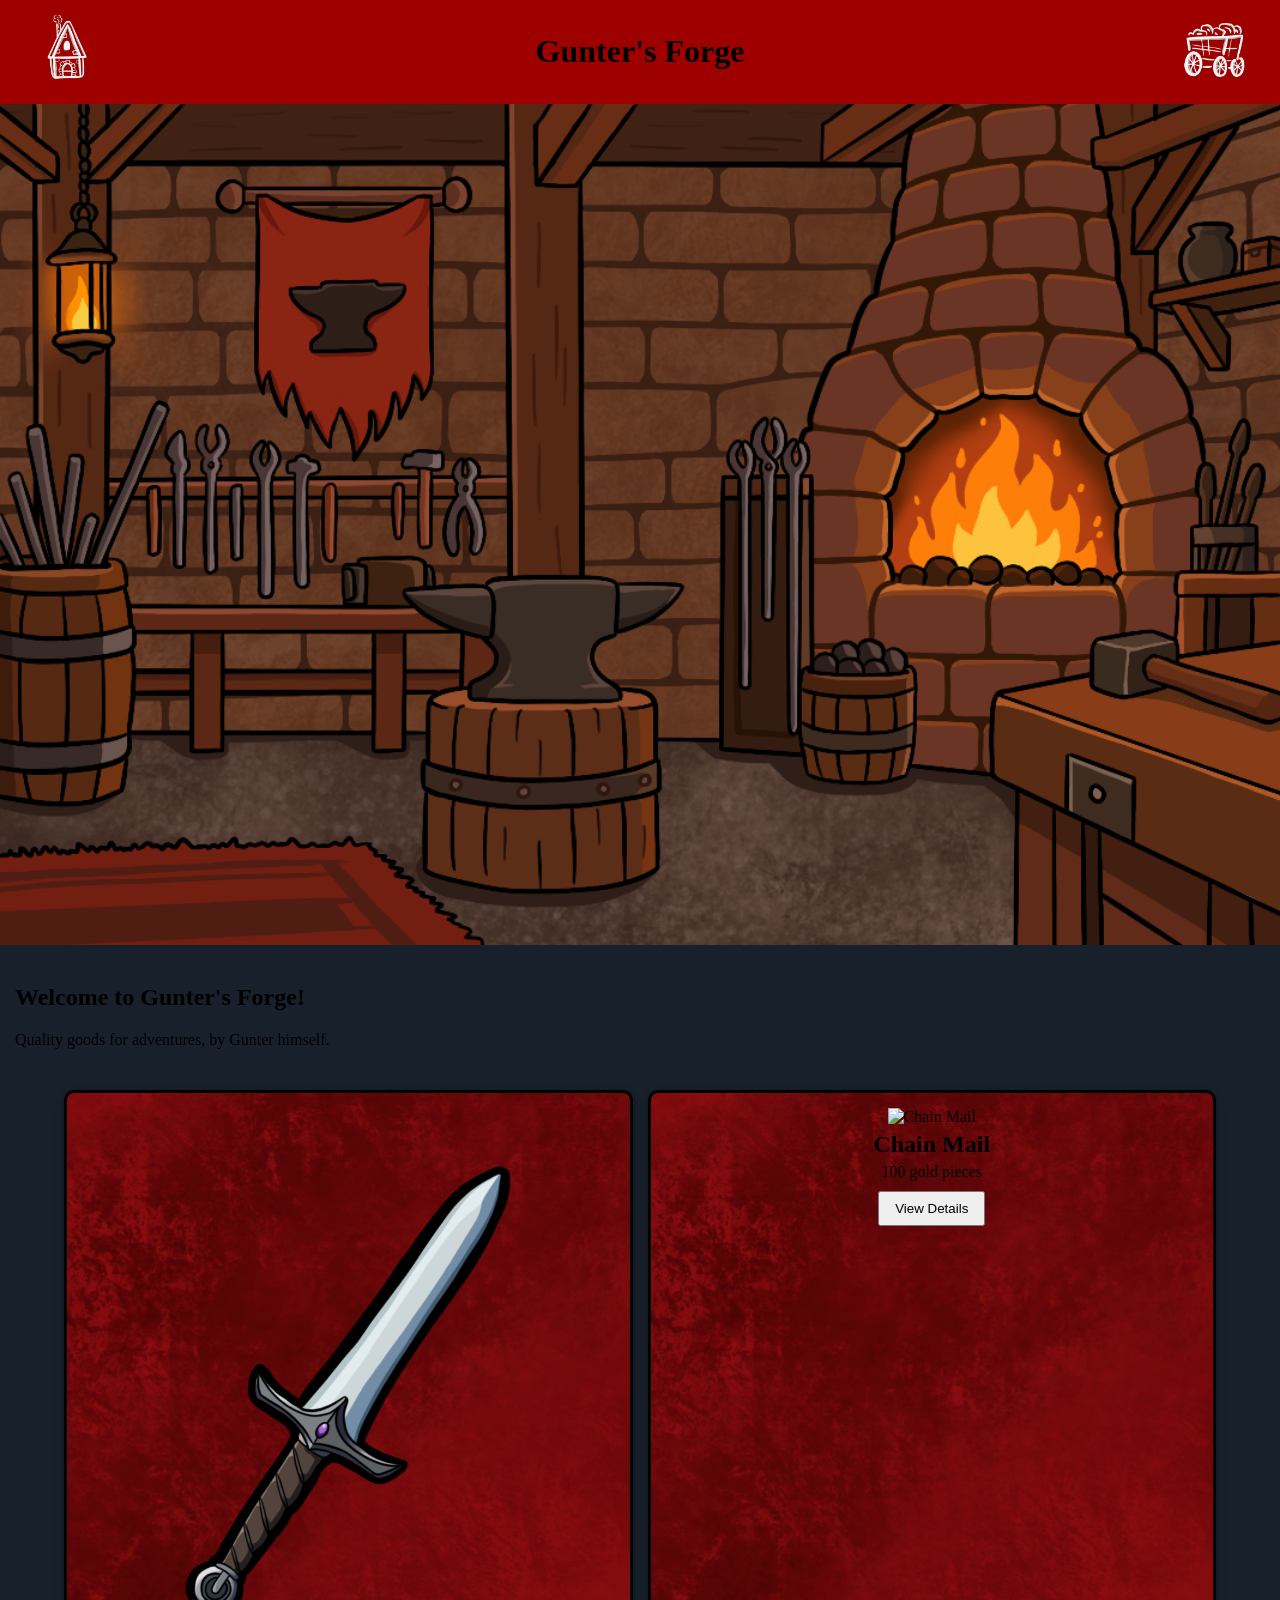
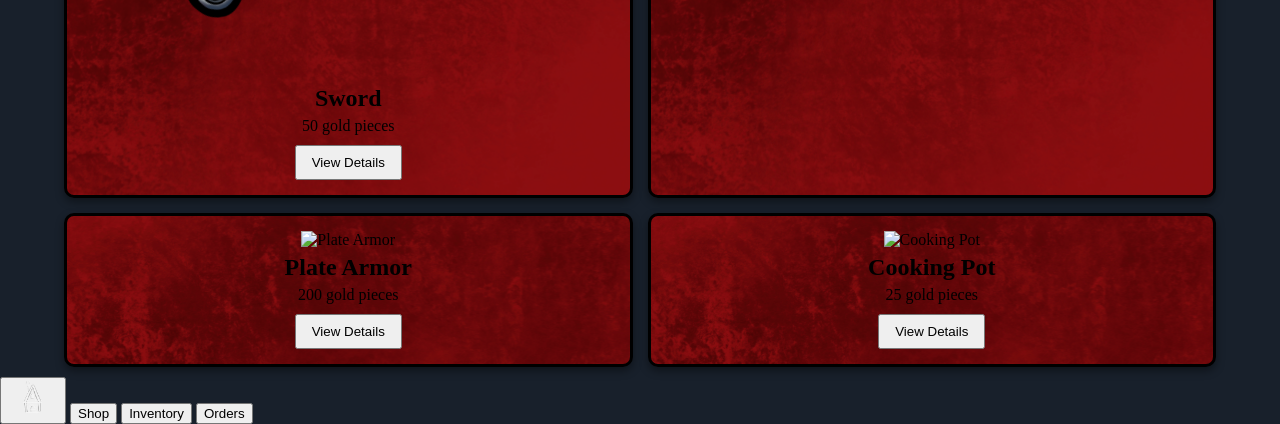
==== index.html @ eb3fc654 "Background Image in place and cart function started" ====
<!DOCTYPE html>
<html lang="en">
<head>
    <meta charset="UTF-8">
    <meta name="viewport" content="width=device-width, initial-scale=1.0">
    <title>Gunter's Forge</title>
    <link rel="stylesheet" href="style.css">
</head>
<body>
    <header>
        <button>
            <img src="assets/icons/homeicon.PNG" alt="Home Logo">
        </button>
        <h1>Gunter's Forge</h1>
        <button onclick="opencart()">
            <img src="assets/icons/carticon.PNG" alt="Cart Logo">
        </button>
    </header>
    <main>
        <section class="hero">
            <img src="assets/backgrounds/ForgeBackground.PNG" alt="Forge Background">
            <div class="gunter-intro">
            <h1>Welcome to Gunter's Forge!</h1>
            <p>Quality goods for adventures, by Gunter himself.</p>
            </div>
        </section>
        <section class="products">
            <div class="product-card" id="sword-card" onclick="openProduct('sword')">
                <img src="assets/products/swordproduct.PNG" alt="Sword">
                <h2>Sword</h2>
                <p>50 gold pieces</p>
                <button>View Details</button>
            </div>
            <div class="product-card" id="chainmail-card" onclick="openProduct('chainmail')">
                <img src="images/chainmail.jpg" alt="Chain Mail">
                <h2>Chain Mail</h2>
                <p>100 gold pieces</p>
                <button>View Details</button>
            </div>
            <div class="product-card" id="platearmor-card" onclick="openProduct('platearmor')">
                <img src="images/platearmor.jpg" alt="Plate Armor">
                <h2>Plate Armor</h2>
                <p>200 gold pieces</p>
                <button>View Details</button>
            </div>
            <div class="product-card" id="cookingpot-card" onclick="openProduct('cookingpot')">
                <img src="images/cookingpot.jpg" alt="Cooking Pot">
                <h2>Cooking Pot</h2>
                <p>25 gold pieces</p>
                <button>View Details</button>
            </div>
        </section>
    </main>
    <nav>
        <button onclick="navindex()">
            <img src="assets/icons/homeicon.PNG" alt="Home Logo" width="50">
        </button>
        <button>Shop</button>
        <button>Inventory</button>
        <button>Orders</button>
    </nav>
    <script src="script.js"></script>
</body>
</html>
---- style.css ----
body {
    margin: 0;
    background-color: #18202b;
}
header {
    display: flex;
    justify-content: space-between;
    align-items: center;
    background-color: #9e0000;
    padding: 12px;
}
header img {
    width: clamp(50px, 12vw, 100px);
    height: auto;
}
header h1 {
    margin: 0;
}
header button {
    background: none;
    border: none;
    cursor: pointer;
}
.hero img {
    width: 100%;
    height: auto;
} 
.gunter-intro {
    padding: 15px;
    border-radius: 10px;
}
.products {
    display: grid;
    grid-template-columns: 1fr 1fr;
    gap: 15px;
    padding: 10px 5%;
}
.product-card {
    background-image: url(assets/backgrounds/productcardback.PNG);
    padding: 15px;
    text-align: center;
    border-radius: 10px;
    border: 3px solid #000000;
    box-shadow: 0 4px 8px rgba(0, 0, 0, 0.4);
}
#sword-card img {
    width: 80%;
    max-width: 100%;
    height: auto;
    transform: rotate(35deg);
}
.product-card h2 {
    margin: 5px 0;
}
.product-card p {
    margin: 5px 0;
}
.product-card button {
    padding: 8px 15px;
    margin-top: 5px;
}
.product-card:hover {
    transform: scale(1.02);
}
.product-card:active {
    filter: brightness(80%);
    transform: scale(0.98);
}
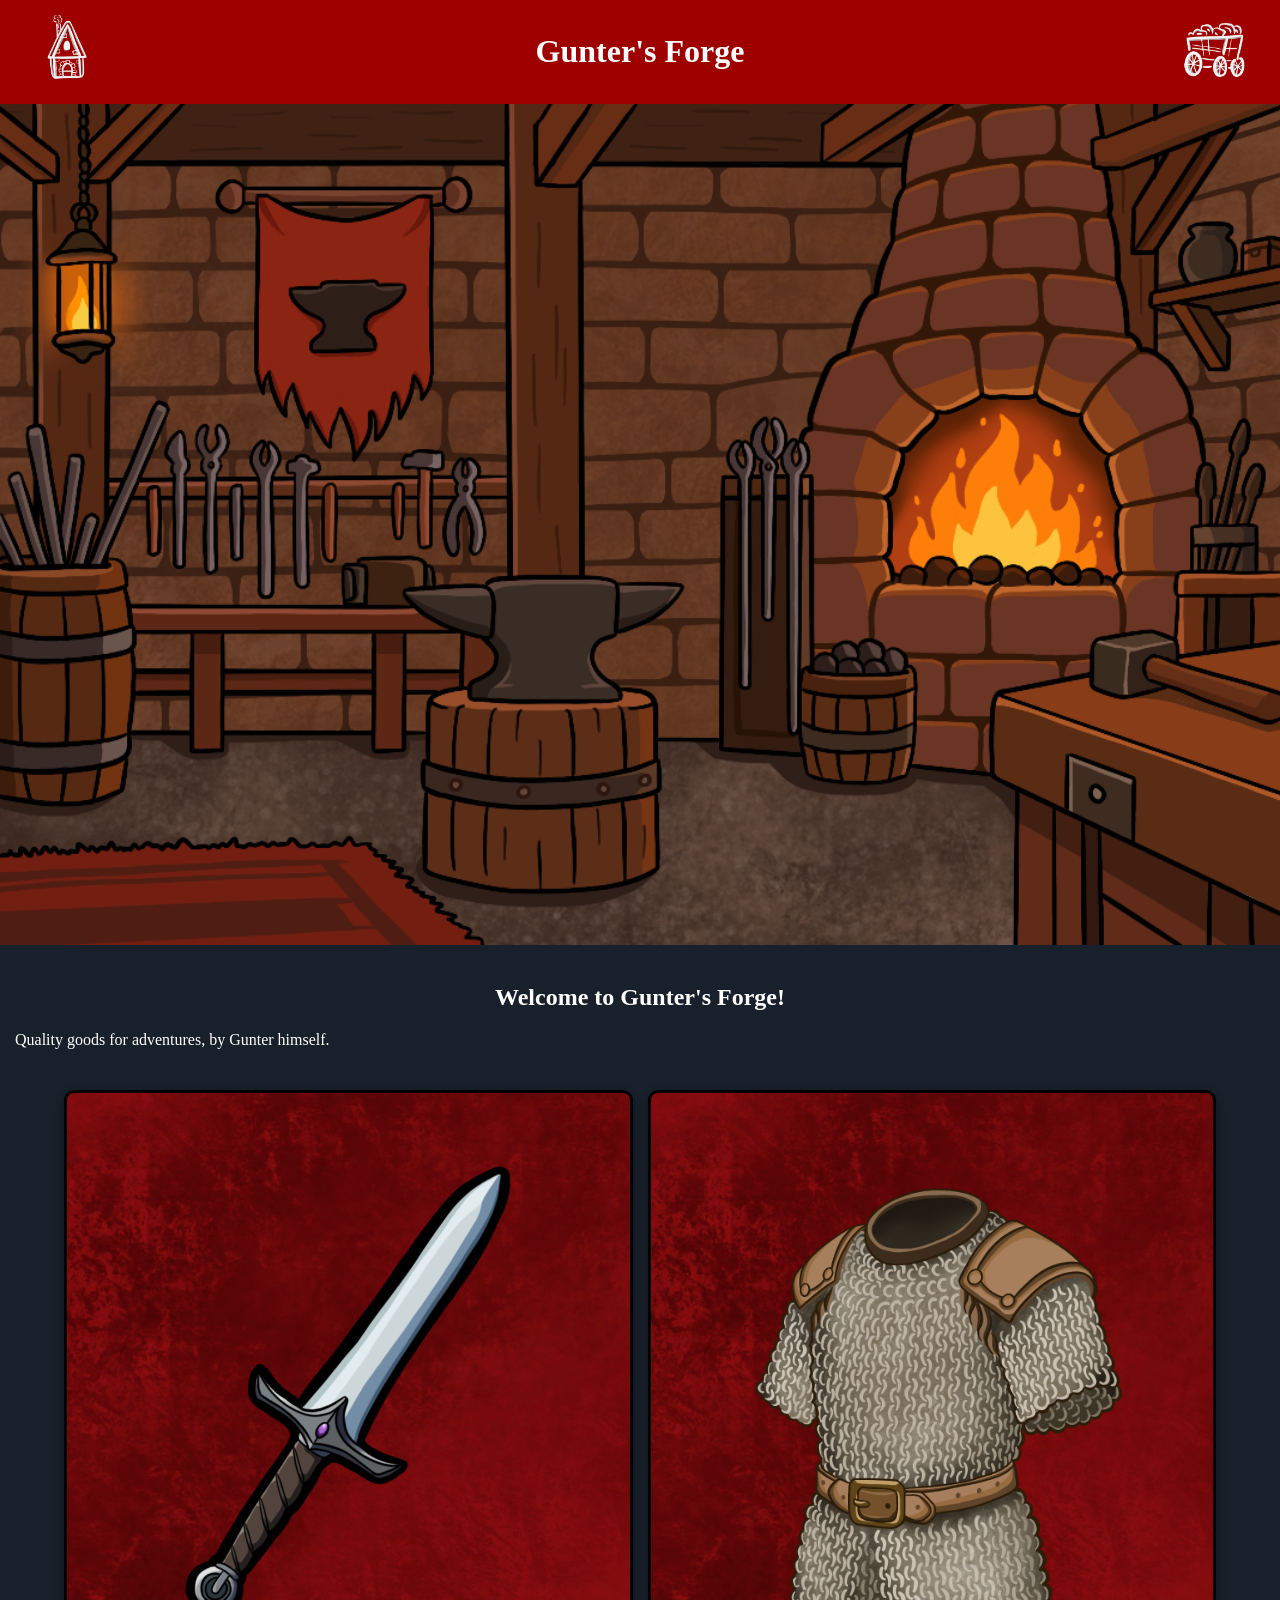
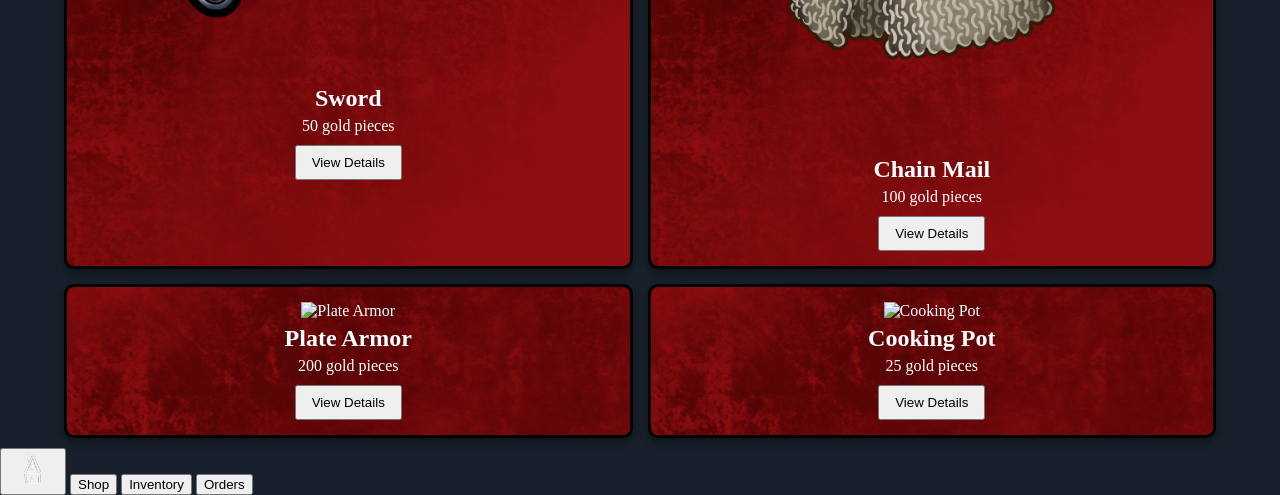
==== commit 9d2ab80a: "cart features finished" ====
--- a/index.html
+++ b/index.html
@@ -32,7 +32,7 @@
                 <button>View Details</button>
             </div>
             <div class="product-card" id="chainmail-card" onclick="openProduct('chainmail')">
-                <img src="images/chainmail.jpg" alt="Chain Mail">
+                <img src="assets/products/chainmailproduct.PNG" alt="Chain Mail">
                 <h2>Chain Mail</h2>
                 <p>100 gold pieces</p>
                 <button>View Details</button>
--- a/style.css
+++ b/style.css
@@ -1,6 +1,7 @@
 body {
     margin: 0;
     background-color: #18202b;
+    color: white;
 }
 header {
     display: flex;
@@ -8,6 +9,8 @@
     align-items: center;
     background-color: #9e0000;
     padding: 12px;
+    width: 100%;
+    box-sizing: border-box;
 }
 header img {
     width: clamp(50px, 12vw, 100px);
@@ -34,6 +37,8 @@
     grid-template-columns: 1fr 1fr;
     gap: 15px;
     padding: 10px 5%;
+    width: 100%;
+    box-sizing: border-box;
 }
 .product-card {
     background-image: url(assets/backgrounds/productcardback.PNG);
@@ -42,12 +47,18 @@
     border-radius: 10px;
     border: 3px solid #000000;
     box-shadow: 0 4px 8px rgba(0, 0, 0, 0.4);
+    min-width: 0;
 }
 #sword-card img {
     width: 80%;
     max-width: 100%;
     height: auto;
     transform: rotate(35deg);
+}
+#chainmail-card img {
+    width: 80%;
+    max-width: 100%;
+    height: auto;
 }
 .product-card h2 {
     margin: 5px 0;
@@ -65,4 +76,43 @@
 .product-card:active {
     filter: brightness(80%);
     transform: scale(0.98);
+}
+main{
+    width: 100%;
+    box-sizing: border-box;
+}
+.cart-items img {
+    width: 100px;
+    height: 100px;
+    object-fit: contain;
+}
+.item-list > div {
+    display: flex;
+    align-items: center;
+    gap: 15px;
+    padding: 10px;
+    margin-bottom: 10px;
+    border: 2px solid black;
+    border-radius: 8px;
+}
+.item-list > div > div {
+    display: flex;
+    flex-direction: column;
+    gap: 8px;
+}
+.product-image-page {
+    width: 70%;
+    max-width: 400px;
+    height: auto;
+    align-items: center;
+}
+#sword-image-page {
+    transform: rotate(35deg);
+}
+h1 {
+    text-align: center;
+}
+.pricingDiv {
+    display: flex;
+    flex-direction: colum
 }
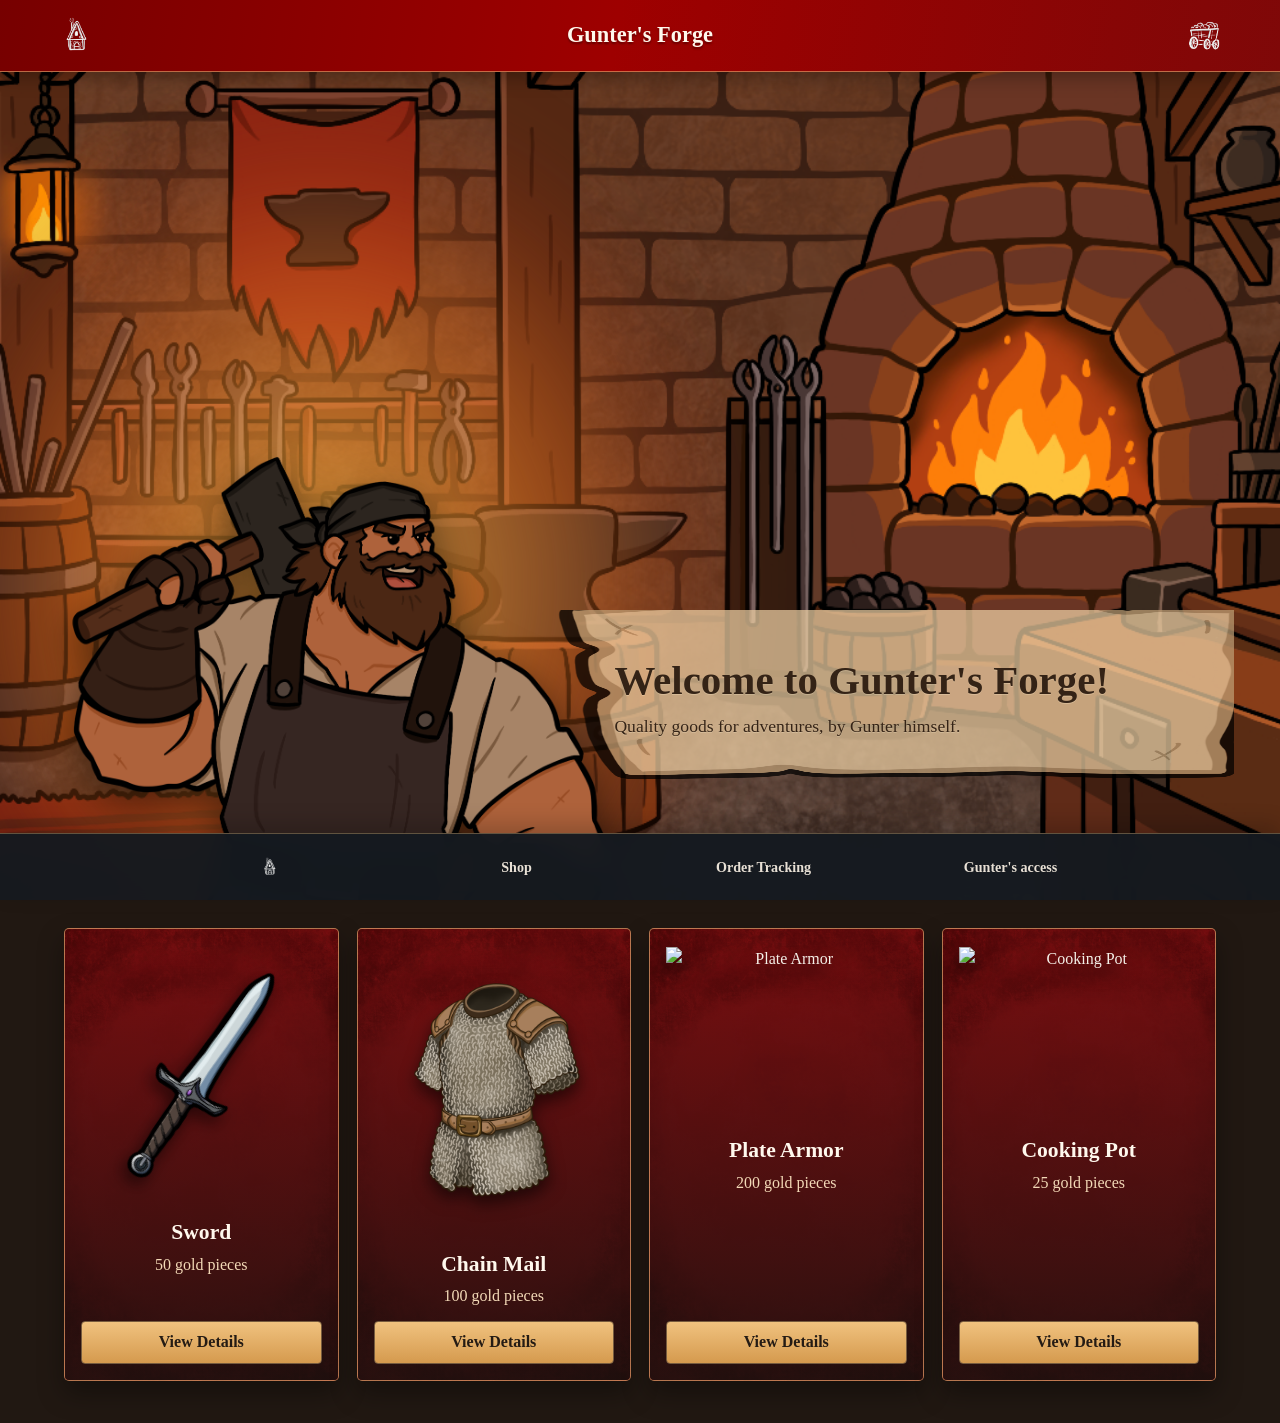
==== commit d1990c2d: "inventory system created and some comments made" ====
--- a/index.html
+++ b/index.html
@@ -6,7 +6,7 @@
     <title>Gunter's Forge</title>
     <link rel="stylesheet" href="style.css">
 </head>
-<body>
+<body class="home-page">
     <header>
         <button>
             <img src="assets/icons/homeicon.PNG" alt="Home Logo">
@@ -18,7 +18,8 @@
     </header>
     <main>
         <section class="hero">
-            <img src="assets/backgrounds/ForgeBackground.PNG" alt="Forge Background">
+            <img class="hero-background" src="assets/backgrounds/ForgeBackground.PNG" alt="Forge Background">
+            <img class="hero-gunter" src="assets/logos/gunter.PNG" alt="Gunter the blacksmith">
             <div class="gunter-intro">
             <h1>Welcome to Gunter's Forge!</h1>
             <p>Quality goods for adventures, by Gunter himself.</p>
@@ -56,8 +57,8 @@
             <img src="assets/icons/homeicon.PNG" alt="Home Logo" width="50">
         </button>
         <button>Shop</button>
-        <button>Inventory</button>
-        <button>Orders</button>
+        <button type="button" onclick="window.location.href='ordertracking.html'">Order Tracking</button>
+        <button type="button" onclick="window.location.href='gunter.html'">Gunter's access</button>
     </nav>
     <script src="script.js"></script>
 </body>
--- a/style.css
+++ b/style.css
@@ -1,52 +1,21 @@
 body {
     margin: 0;
-    background-color: #18202b;
-    color: white;
 }
 header {
     display: flex;
     justify-content: space-between;
     align-items: center;
-    background-color: #9e0000;
-    padding: 12px;
-    width: 100%;
-    box-sizing: border-box;
-}
-header img {
-    width: clamp(50px, 12vw, 100px);
-    height: auto;
-}
-header h1 {
-    margin: 0;
+    width: 100%;
 }
 header button {
-    background: none;
     border: none;
-    cursor: pointer;
-}
-.hero img {
-    width: 100%;
-    height: auto;
-} 
-.gunter-intro {
-    padding: 15px;
-    border-radius: 10px;
 }
 .products {
     display: grid;
-    grid-template-columns: 1fr 1fr;
-    gap: 15px;
-    padding: 10px 5%;
-    width: 100%;
-    box-sizing: border-box;
 }
 .product-card {
     background-image: url(assets/backgrounds/productcardback.PNG);
-    padding: 15px;
     text-align: center;
-    border-radius: 10px;
-    border: 3px solid #000000;
-    box-shadow: 0 4px 8px rgba(0, 0, 0, 0.4);
     min-width: 0;
 }
 #sword-card img {
@@ -60,59 +29,1290 @@
     max-width: 100%;
     height: auto;
 }
-.product-card h2 {
-    margin: 5px 0;
-}
-.product-card p {
-    margin: 5px 0;
-}
 .product-card button {
     padding: 8px 15px;
-    margin-top: 5px;
-}
-.product-card:hover {
-    transform: scale(1.02);
 }
 .product-card:active {
     filter: brightness(80%);
     transform: scale(0.98);
 }
-main{
-    width: 100%;
-    box-sizing: border-box;
-}
 .cart-items img {
-    width: 100px;
-    height: 100px;
     object-fit: contain;
 }
-.item-list > div {
+#sword-image-page {
+    transform: rotate(35deg);
+}
+.product-image-page {
+    max-width: 400px;
+}
+h1 {
+    text-align: center;
+}
+.pricingDiv {
+    display: flex;
+    flex-direction: column;
+}
+.checkout-item > div {
+    display: flex;
+    flex-direction: column;
+}
+
+.checkout-item{
     display: flex;
     align-items: center;
     gap: 15px;
-    padding: 10px;
     margin-bottom: 10px;
-    border: 2px solid black;
-    border-radius: 8px;
-}
-.item-list > div > div {
+}
+.checkout-item img{
+    object-fit: contain;
+}
+
+.checkout-total-completion label,
+.customer-tracking-form label {
+    display: block;
+    font-weight: 700;
+}
+.checkout-total-completion input,
+.customer-tracking-form input {
+    width: 100%;
+    max-width: 420px;
+}
+.customer-tracking-main {
+    margin: 0 auto;
+}
+.customer-tracking-form {
+    margin-top: 24px;
+}
+.customer-tracking-form button {
+    display: block;
+    margin-top: 16px;
+    padding: 8px 18px;
+}
+.customer-tracking-result {
+    margin-top: 24px;
+}
+.customer-tracking-result[hidden] {
+    display: none;
+}
+
+.admin-main,
+.gunter-gate-main {
+    box-sizing: border-box;
+    width: min(900px, 100%);
+    margin: 0 auto;
+    padding: 24px 20px 48px;
+}
+.gunter-gate-main {
+    width: min(560px, 100%);
+}
+.admin-eyebrow {
+    margin: 0 0 8px;
+    color: #e3ad66;
+    font-size: 0.78rem;
+    font-weight: 700;
+    letter-spacing: 0.1em;
+}
+.admin-main > h1,
+.gunter-gate-main > h1 {
+    margin: 0 0 10px;
+    text-align: left;
+}
+.admin-message {
+    min-height: 1.4em;
+    color: #e3ad66;
+}
+.gunter-login-form {
+    display: grid;
+    gap: 10px;
+    margin-top: 24px;
+}
+.gunter-login-form label,
+.inventory-material label {
+    font-weight: 700;
+}
+.admin-primary-button,
+.admin-secondary-button {
+    min-height: 42px;
+    width: fit-content;
+    padding: 8px 16px;
+    border: 1px solid #e3ad66;
+    border-radius: 4px;
+    background: #e3ad66;
+    color: #18202b;
+    font: inherit;
+    font-weight: 700;
+    cursor: pointer;
+}
+.admin-secondary-button {
+    border-color: #76808a;
+    background: transparent;
+    color: #fff;
+}
+.gunter-dashboard {
+    margin-top: 28px;
+}
+.admin-selector {
+    display: grid;
+    gap: 10px;
+    margin: 16px 0 20px;
+}
+.admin-selector-link {
+    display: grid;
+    gap: 5px;
+    color: #fff;
+    text-decoration: none;
+}
+.admin-selector-link span:last-child {
+    color: #c5cbd1;
+}
+.workshop-label {
+    color: #f0c27f;
+    font-size: 0.78rem;
+    font-weight: 700;
+}
+.inventory-list {
+    display: grid;
+    margin: 24px 0 16px;
+}
+.inventory-material {
+    display: grid;
+    grid-template-columns: minmax(0, 1fr) 120px;
+    gap: 10px 20px;
+    align-items: center;
+    padding: 16px 0;
+    border-bottom: 1px solid #46505a;
+}
+.inventory-material-heading {
     display: flex;
+    align-items: baseline;
+    justify-content: space-between;
+    gap: 12px;
+    grid-column: 1 / -1;
+}
+.inventory-material-heading h3 {
+    margin: 0;
+}
+.inventory-material-heading span {
+    color: #c5cbd1;
+    font-variant-numeric: tabular-nums;
+}
+.inventory-material progress {
+    width: 100%;
+    height: 16px;
+    accent-color: #e3ad66;
+}
+.inventory-material label {
+    grid-column: 1;
+    grid-row: 3;
+}
+.inventory-material input {
+    width: 100%;
+    grid-column: 2;
+    grid-row: 3;
+}
+.material-reorder-warning {
+    grid-column: 1 / -1;
+    margin: 0;
+    color: #ffbc80;
+    font-weight: 700;
+}
+.inventory-recipes-section {
+    margin-top: 36px;
+}
+.inventory-recipes {
+    display: grid;
+    grid-template-columns: repeat(2, minmax(0, 1fr));
+    gap: 10px;
+}
+.inventory-recipe {
+    padding: 12px;
+    border: 1px solid #46505a;
+    border-radius: 4px;
+}
+.inventory-recipe h3,
+.inventory-recipe p {
+    margin: 0;
+}
+.inventory-recipe p {
+    margin-top: 6px;
+    color: #c5cbd1;
+}
+@media (max-width: 520px) {
+    .inventory-material {
+        grid-template-columns: minmax(0, 1fr) 92px;
+        gap: 8px 12px;
+    }
+    .inventory-material-heading {
+        align-items: flex-start;
+        flex-direction: column;
+        gap: 4px;
+    }
+    .inventory-recipes {
+        grid-template-columns: 1fr;
+    }
+}
+
+:root {
+    color-scheme: dark;
+    --forge-bg: #151b22;
+    --forge-surface: #202832;
+    --forge-raised: #29343e;
+    --forge-line: #46515b;
+    --forge-red: #9e0000;
+    --forge-gold: #e3ad66;
+    --forge-gold-light: #f0c27f;
+    --forge-muted: #c5cbd1;
+}
+
+* {
+    box-sizing: border-box;
+}
+
+html {
+    min-width: 320px;
+    scroll-behavior: smooth;
+    background: var(--forge-bg);
+}
+
+body {
+    display: flex;
+    min-height: 100vh;
     flex-direction: column;
+    background:
+        radial-gradient(ellipse at 50% -18%, rgba(158, 0, 0, 0.24), transparent 52%),
+        linear-gradient(180deg, #1b222a 0%, var(--forge-bg) 58%);
+    color: #f4f0e8;
+    font-family: Georgia, "Times New Roman", serif;
+    line-height: 1.55;
+}
+
+body > main {
+    flex: 1;
+}
+
+h1,
+h2,
+h3,
+h4,
+p {
+    overflow-wrap: anywhere;
+}
+
+h1,
+h2,
+h3 {
+    color: #fff8ed;
+    line-height: 1.2;
+}
+
+h1 {
+    font-size: 2.15rem;
+}
+
+h2 {
+    font-size: 1.5rem;
+}
+
+a {
+    color: var(--forge-gold-light);
+    text-underline-offset: 3px;
+}
+
+a:hover {
+    color: #ffe0ad;
+}
+
+button,
+input,
+select {
+    font: inherit;
+}
+
+button {
+    min-height: 42px;
+    padding: 8px 14px;
+    border: 1px solid #765b3e;
+    border-radius: 4px;
+    background: linear-gradient(180deg, #f0c27f, #d59a4e);
+    color: #241b14;
+    font-weight: 700;
+    cursor: pointer;
+    transition: background-color 160ms ease, border-color 160ms ease, transform 160ms ease, box-shadow 160ms ease;
+}
+
+button:hover {
+    border-color: #ffe0ad;
+    background: #f3cd94;
+    box-shadow: 0 4px 14px rgba(0, 0, 0, 0.24);
+}
+
+button:active {
+    transform: translateY(1px);
+}
+
+button:focus-visible,
+a:focus-visible,
+input:focus-visible,
+select:focus-visible {
+    outline: 3px solid #f0c27f;
+    outline-offset: 3px;
+}
+
+header {
+    position: relative;
+    z-index: 2;
+    min-height: 72px;
+    padding: 10px clamp(16px, 4vw, 48px);
+    border-bottom: 1px solid rgba(240, 194, 127, 0.55);
+    background: linear-gradient(100deg, #770000, var(--forge-red) 48%, #7f0808);
+    box-shadow: 0 5px 18px rgba(0, 0, 0, 0.3);
+}
+
+header h1,
+header h2 {
+    margin: 0;
+    color: #fff8ed;
+    font-size: 1.4rem;
+    text-align: center;
+    text-shadow: 0 2px 2px rgba(0, 0, 0, 0.35);
+}
+
+header button {
+    display: inline-grid;
+    width: 58px;
+    min-width: 58px;
+    height: 51px;
+    min-height: 51px;
+    place-items: center;
+    padding: 1px;
+    border: 0;
+    background: transparent;
+    color: #fff8ed;
+    box-shadow: none;
+}
+
+header button:hover {
+    background: rgba(255, 248, 237, 0.1);
+    box-shadow: none;
+}
+
+header button img {
+    width: 50px;
+    height: 50px;
+    object-fit: contain;
+}
+
+header .workshop-label {
+    min-width: 46px;
+    text-align: right;
+}
+
+main:not(.customer-tracking-main):not(.admin-main):not(.gunter-gate-main) {
+    width: min(1120px, 100%);
+    margin: 0 auto;
+    padding: 30px clamp(16px, 4vw, 44px) 48px;
+}
+
+.hero {
+    position: relative;
+    min-height: 350px;
+    overflow: hidden;
+    border-bottom: 1px solid rgba(240, 194, 127, 0.45);
+    background: #311c16;
+}
+
+.hero img {
+    position: absolute;
+    inset: 0;
+    width: 100%;
+    height: 100%;
+    object-fit: cover;
+    object-position: center 54%;
+    filter: brightness(0.68) saturate(0.88);
+}
+
+.gunter-intro {
+    position: absolute;
+    right: 0;
+    bottom: 0;
+    left: 0;
+    padding: 42px clamp(20px, 8vw, 120px) 34px;
+    border-radius: 0;
+    background: linear-gradient(0deg, rgba(14, 12, 11, 0.82), transparent);
+    text-shadow: 0 2px 8px #000;
+}
+
+.gunter-intro h1 {
+    margin: 0 0 8px;
+    color: #fff8ed;
+    font-size: 2.6rem;
+    text-align: left;
+}
+
+.gunter-intro p {
+    max-width: 42rem;
+    margin: 0;
+    color: #f4dfc3;
+    font-size: 1.1rem;
+}
+
+.products {
+    width: min(1240px, 100%);
+    grid-template-columns: repeat(4, minmax(0, 1fr));
+    gap: 18px;
+    margin: 0 auto;
+    padding: 28px clamp(16px, 4vw, 44px) 42px;
+}
+
+.product-card {
+    position: relative;
+    isolation: isolate;
+    display: flex;
+    min-height: 320px;
+    flex-direction: column;
+    align-items: center;
+    padding: 16px;
+    overflow: hidden;
+    border: 1px solid rgba(240, 194, 127, 0.6);
+    border-radius: 5px;
+    background-position: center;
+    background-size: cover;
+    box-shadow: 0 12px 26px rgba(0, 0, 0, 0.35);
+    cursor: pointer;
+    transition: border-color 180ms ease, transform 180ms ease, box-shadow 180ms ease;
+}
+
+.product-card::before {
+    position: absolute;
+    z-index: -1;
+    inset: 0;
+    background: linear-gradient(180deg, rgba(21, 17, 15, 0.16), rgba(21, 17, 15, 0.82));
+    content: "";
+}
+
+.product-card > * {
+    position: relative;
+}
+
+.product-card:hover {
+    border-color: #ffe0ad;
+    box-shadow: 0 16px 32px rgba(0, 0, 0, 0.46);
+    transform: translateY(-4px);
+}
+
+.product-card img {
+    width: 100%;
+    height: 175px;
+    margin: 2px 0 12px;
+    object-fit: contain;
+    filter: drop-shadow(0 8px 8px rgba(0, 0, 0, 0.55));
+}
+
+.product-card h2 {
+    margin: 4px 0;
+    color: #fff8ed;
+    font-size: 1.35rem;
+}
+
+.product-card p {
+    margin: 3px 0 12px;
+    color: #f3d9b7;
+    font-size: 1rem;
+    font-variant-numeric: tabular-nums;
+}
+
+.product-card button {
+    width: 100%;
+    margin-top: auto;
+}
+
+body[data-product] > section {
+    display: grid;
+    width: min(980px, calc(100% - 32px));
+    grid-template-columns: minmax(0, 1fr) minmax(260px, 0.9fr);
+    gap: 10px 32px;
+    align-items: center;
+    margin: 32px auto 48px;
+    padding: 30px;
+    border: 1px solid var(--forge-line);
+    border-top: 2px solid var(--forge-gold);
+    border-radius: 5px;
+    background: linear-gradient(145deg, rgba(41, 52, 62, 0.97), rgba(29, 37, 45, 0.97));
+    box-shadow: 0 16px 38px rgba(0, 0, 0, 0.32);
+}
+
+body[data-product] > section > h1 {
+    grid-column: 1 / -1;
+    margin: 0 0 8px;
+    text-align: left;
+}
+
+body[data-product] > section > .product-image-page {
+    grid-column: 1;
+    grid-row: 2 / span 5;
+    justify-self: center;
+    width: min(100%, 430px);
+    height: 340px;
+    object-fit: contain;
+    filter: drop-shadow(0 14px 12px rgba(0, 0, 0, 0.48));
+}
+
+body[data-product] > section > p,
+body[data-product] > section > .quantity-selector,
+body[data-product] > section > button {
+    grid-column: 2;
+    margin: 7px 0;
+}
+
+body[data-product] > section > p {
+    color: #d6d3cc;
+}
+
+body[data-product] > section > p:nth-of-type(2),
+body[data-product] > section > p:nth-of-type(3) {
+    color: var(--forge-gold-light);
+    font-weight: 700;
+}
+
+body[data-product] > section > .quantity-selector {
+    justify-self: start;
+}
+
+body[data-product] > section > button {
+    width: 100%;
+}
+
+body[data-product] > h1 {
+    width: min(980px, calc(100% - 32px));
+    margin: 34px auto 14px;
+    text-align: left;
+}
+
+body[data-product] > h4,
+body[data-product] > p,
+body[data-product] > .quantity-selector,
+body[data-product] > button {
+    display: block;
+    width: min(980px, calc(100% - 32px));
+    margin: 12px auto;
+}
+
+body[data-product] > h4 {
+    padding: 22px;
+    border: 1px dashed #65717c;
+    border-radius: 4px;
+    color: var(--forge-muted);
+    text-align: center;
+}
+
+body[data-product] > p {
+    color: #d6d3cc;
+}
+
+body[data-product] > .quantity-selector {
+    width: fit-content;
+    margin: 22px max(16px, calc((100% - 980px) / 2));
+}
+
+body[data-product] > button {
+    max-width: 980px;
+}
+
+.quantity-selector {
+    display: inline-flex;
+    align-items: center;
+    gap: 12px;
+    padding: 6px;
+    border: 1px solid var(--forge-line);
+    border-radius: 5px;
+    background: #161d24;
+}
+
+.quantity-selector button {
+    width: 42px;
+    min-height: 42px;
+    padding: 4px;
+    font-size: 1.25rem;
+}
+
+.quantity-selector span {
+    min-width: 30px;
+    color: #fff8ed;
+    font-size: 1.1rem;
+    font-weight: 700;
+    text-align: center;
+    font-variant-numeric: tabular-nums;
+}
+
+.item-list {
+    display: grid;
+    gap: 12px;
+}
+
+.item-list > div,
+.checkout-item {
+    min-width: 0;
+    padding: 16px;
+    border: 1px solid var(--forge-line);
+    border-left: 3px solid var(--forge-gold);
+    border-radius: 5px;
+    background: linear-gradient(110deg, var(--forge-raised), var(--forge-surface));
+    box-shadow: 0 8px 18px rgba(0, 0, 0, 0.18);
+}
+
+.item-list > div > img,
+.checkout-item img {
+    flex: 0 0 auto;
+    width: 112px;
+    height: 112px;
+    padding: 8px;
+    border: 1px solid rgba(240, 194, 127, 0.2);
+    border-radius: 4px;
+    background: rgba(0, 0, 0, 0.2);
+}
+
+.item-list > div > div,
+.checkout-item > div {
+    min-width: 0;
+    color: #fff8ed;
+}
+
+.item-list > div > div > div {
+    color: var(--forge-muted);
+}
+
+.item-list button {
+    min-height: 36px;
+    padding: 5px 10px;
+}
+
+#cart-summary {
+    display: flex;
+    align-items: center;
+    justify-content: space-between;
+    gap: 18px;
+    margin-top: 24px;
+    padding: 20px;
+    border: 1px solid var(--forge-line);
+    border-radius: 5px;
+    background: var(--forge-surface);
+}
+
+#cart-summary p,
+.checkout-total-completion > p {
+    margin: 0;
+    color: var(--forge-gold-light);
+    font-size: 1.2rem;
+    font-weight: 700;
+}
+
+#checkout-form {
+    display: grid;
+    grid-template-columns: minmax(0, 1.45fr) minmax(250px, 0.75fr);
+    gap: 22px;
+    align-items: start;
+}
+
+.checkout-review,
+.checkout-total-completion,
+.order-details,
+.order-total {
+    padding: 20px;
+    border: 1px solid var(--forge-line);
+    border-radius: 5px;
+    background: linear-gradient(145deg, var(--forge-raised), var(--forge-surface));
+}
+
+.checkout-review:empty {
+    display: none;
+}
+
+.checkout-total-completion {
+    display: grid;
+    gap: 14px;
+    border-top: 2px solid var(--forge-gold);
+}
+
+.checkout-total-completion input,
+.customer-tracking-form input,
+.gunter-login-form input,
+.inventory-material input,
+.order-status {
+    border: 1px solid #75818b;
+    border-radius: 4px;
+    background: #f5f1e9;
+    color: #1a2026;
+}
+
+.checkout-total-completion input,
+.customer-tracking-form input,
+.gunter-login-form input,
+.inventory-material input,
+.order-status {
+    min-height: 44px;
+    padding: 9px 11px;
+}
+
+.checkout-total-completion label,
+.customer-tracking-form label,
+.gunter-login-form label {
+    margin: 0 0 -8px;
+    color: #f3dfc3;
+}
+
+.checkout-total-completion button,
+.checkout-total-completion input {
+    width: 100%;
+    max-width: none;
+}
+
+.customer-tracking-main {
+    width: min(700px, 100%);
+    padding: 32px 24px 48px;
+}
+
+.customer-tracking-main > h1 {
+    margin: 0 0 10px;
+    color: #fff8ed;
+    text-align: left;
+}
+
+.customer-tracking-main > p {
+    color: var(--forge-muted);
+}
+
+.customer-tracking-form,
+.customer-tracking-result {
+    padding: 22px;
+    border: 1px solid var(--forge-line);
+    border-radius: 5px;
+    background: linear-gradient(145deg, var(--forge-raised), var(--forge-surface));
+}
+
+.customer-tracking-form button {
+    border-color: #765b3e;
+    border-radius: 4px;
+    background: linear-gradient(180deg, #f0c27f, #d59a4e);
+    color: #241b14;
+}
+
+.customer-tracking-result {
+    border-top: 2px solid var(--forge-gold);
+}
+
+.customer-tracking-result h2 {
+    margin-top: 0;
+}
+
+.order-details,
+.order-total {
+    margin: 20px 0;
+}
+
+.order-details h2,
+.order-total h2 {
+    margin-top: 0;
+}
+
+#order-number,
+#order-total {
+    color: var(--forge-gold-light);
+    font-weight: 700;
+    font-variant-numeric: tabular-nums;
+}
+
+#order-items li {
+    margin: 6px 0;
+    color: #e5ded2;
+}
+
+.orders-list {
+    display: grid;
+    grid-template-columns: repeat(auto-fit, minmax(min(100%, 280px), 1fr));
+    gap: 14px;
+    margin-top: 20px;
+}
+
+.orders-list > div {
+    min-width: 0;
+    padding: 18px;
+    border: 1px solid var(--forge-line);
+    border-top: 2px solid var(--forge-gold);
+    border-radius: 5px;
+    background: linear-gradient(145deg, var(--forge-raised), var(--forge-surface));
+    box-shadow: 0 8px 20px rgba(0, 0, 0, 0.22);
+}
+
+.orders-list > div h3 {
+    margin-top: 0;
+    color: var(--forge-gold-light);
+}
+
+.orders-list > div p {
+    margin: 8px 0;
+    color: #d6d3cc;
+}
+
+.order-items {
+    padding: 10px 12px;
+    border-radius: 4px;
+    background: rgba(0, 0, 0, 0.18);
+}
+
+.order-status {
+    width: 100%;
+    margin-bottom: 8px;
+}
+
+.admin-main > p:not(.admin-eyebrow):not(.admin-message) {
+    color: var(--forge-muted);
+}
+
+.admin-selector-link {
+    padding: 18px;
+    border-color: var(--forge-line);
+    border-left: 3px solid var(--forge-gold);
+    border-radius: 5px;
+    background: linear-gradient(110deg, var(--forge-raised), var(--forge-surface));
+    transition: transform 160ms ease, border-color 160ms ease, box-shadow 160ms ease;
+}
+
+.admin-selector-link:hover,
+.admin-selector-link:focus-visible {
+    border-color: var(--forge-gold-light);
+    box-shadow: 0 8px 20px rgba(0, 0, 0, 0.24);
+    transform: translateX(3px);
+}
+
+.inventory-material {
+    border-color: var(--forge-line);
+}
+
+.inventory-material progress {
+    overflow: hidden;
+    border: 1px solid #66717a;
+    border-radius: 999px;
+    background: #141a20;
+}
+
+.inventory-recipe {
+    border-color: var(--forge-line);
+    border-radius: 5px;
+    background: var(--forge-surface);
+}
+
+.admin-nav,
+body > nav:not(.admin-nav) {
+    position: relative;
+    z-index: 3;
+    display: grid;
+    grid-template-columns: repeat(4, minmax(0, 1fr));
+    align-items: stretch;
     gap: 8px;
-}
-.product-image-page {
-    width: 70%;
-    max-width: 400px;
+    margin-top: auto;
+    padding: 10px max(16px, calc((100% - 980px) / 2));
+    border-top: 1px solid rgba(240, 194, 127, 0.34);
+    background: rgba(20, 26, 32, 0.96);
+    box-shadow: 0 -8px 22px rgba(0, 0, 0, 0.2);
+    backdrop-filter: blur(12px);
+}
+
+body > nav:not(.admin-nav) button,
+.admin-nav a,
+.admin-nav button {
+    display: flex;
+    min-width: 0;
+    min-height: 46px;
+    align-items: center;
+    justify-content: center;
+    padding: 7px 8px;
+    border: 1px solid transparent;
+    border-radius: 4px;
+    background: transparent;
+    color: #e8e0d5;
+    font-size: 0.88rem;
+    font-weight: 700;
+    line-height: 1.15;
+    text-align: center;
+    text-decoration: none;
+    overflow-wrap: anywhere;
+}
+
+body > nav:not(.admin-nav) button:hover,
+.admin-nav a:hover,
+.admin-nav button:hover {
+    border-color: rgba(240, 194, 127, 0.42);
+    background: rgba(158, 0, 0, 0.25);
+    color: #fff8ed;
+    box-shadow: none;
+}
+
+body > nav:not(.admin-nav) button img {
+    width: 28px;
+    height: 28px;
+    object-fit: contain;
+}
+
+.admin-nav a[aria-current="page"] {
+    color: var(--forge-gold-light);
+}
+
+@media (max-width: 900px) {
+    .products {
+        grid-template-columns: repeat(2, minmax(0, 1fr));
+    }
+
+    #checkout-form {
+        grid-template-columns: minmax(0, 1fr);
+    }
+
+    .checkout-total-completion {
+        grid-template-columns: repeat(2, minmax(0, 1fr));
+        align-items: center;
+    }
+
+    .checkout-total-completion > p,
+    .checkout-total-completion button {
+        grid-column: 1 / -1;
+    }
+}
+
+@media (max-width: 700px) {
+    h1 {
+        font-size: 1.8rem;
+    }
+
+    header {
+        min-height: 64px;
+        padding: 8px 12px;
+    }
+
+    header h1,
+    header h2 {
+        font-size: 1.15rem;
+    }
+
+    header button {
+        width: 48px;
+        min-width: 48px;
+        height: 47px;
+        min-height: 47px;
+    }
+
+    header button img {
+        width: 42px;
+        height: 42px;
+    }
+
+    .hero {
+        min-height: 310px;
+    }
+
+    .gunter-intro {
+        padding: 36px 20px 24px;
+    }
+
+    .gunter-intro h1 {
+        font-size: 2rem;
+    }
+
+    .products {
+        gap: 12px;
+        padding: 18px 12px 30px;
+    }
+
+    .product-card {
+        min-height: 280px;
+        padding: 12px;
+    }
+
+    .product-card img {
+        height: 142px;
+    }
+
+    body[data-product] > section {
+        grid-template-columns: minmax(0, 1fr);
+        gap: 12px;
+        margin-top: 18px;
+        padding: 20px;
+    }
+
+    body[data-product] > section > h1,
+    body[data-product] > section > p,
+    body[data-product] > section > .quantity-selector,
+    body[data-product] > section > button,
+    body[data-product] > section > .product-image-page {
+        grid-column: 1;
+        grid-row: auto;
+    }
+
+    body[data-product] > section > .product-image-page {
+        height: 260px;
+    }
+
+    #sword-image-page {
+        transform: rotate(25deg) scale(0.82);
+    }
+
+    body[data-product] > section > h1 {
+        order: -1;
+    }
+
+    body[data-product] > .quantity-selector {
+        margin-left: 16px;
+    }
+
+    main:not(.customer-tracking-main):not(.admin-main):not(.gunter-gate-main) {
+        padding: 20px 16px 34px;
+    }
+
+    .checkout-total-completion {
+        grid-template-columns: minmax(0, 1fr);
+    }
+
+    .checkout-total-completion > p,
+    .checkout-total-completion button {
+        grid-column: auto;
+    }
+
+    .item-list > div,
+    .checkout-item {
+        gap: 12px;
+        padding: 12px;
+    }
+
+    .item-list > div > img,
+    .checkout-item img {
+        width: 84px;
+        height: 84px;
+    }
+
+    #cart-summary {
+        align-items: stretch;
+        flex-direction: column;
+    }
+
+    #cart-summary button {
+        width: 100%;
+    }
+
+    .admin-nav,
+    body > nav:not(.admin-nav) {
+        gap: 4px;
+        padding: 8px 8px max(8px, env(safe-area-inset-bottom));
+    }
+
+    body > nav:not(.admin-nav) button,
+    .admin-nav a,
+    .admin-nav button {
+        min-height: 48px;
+        padding: 6px 4px;
+        font-size: 0.72rem;
+    }
+}
+
+@media (prefers-reduced-motion: reduce) {
+    *,
+    *::before,
+    *::after {
+        scroll-behavior: auto !important;
+        transition-duration: 0.01ms !important;
+    }
+}
+
+:root {
+    --header-height: 72px;
+    --footer-height: 70px;
+}
+
+body {
+    position: relative;
+    isolation: isolate;
+    padding-top: var(--header-height);
+    padding-bottom: var(--footer-height);
+    background: transparent;
+}
+
+body:not(.home-page)::before {
+    position: fixed;
+    z-index: -1;
+    inset: -16px;
+    background-image:
+        linear-gradient(rgba(18, 24, 30, 0.55), rgba(18, 24, 30, 0.67)),
+        url("assets/backgrounds/ForgeBackground.PNG");
+    background-position: center;
+    background-size: cover;
+    content: "";
+    filter: blur(7px) saturate(0.78);
+    pointer-events: none;
+    transform: scale(1.03);
+}
+
+header {
+    position: fixed;
+    z-index: 20;
+    top: 0;
+    right: 0;
+    left: 0;
+    width: 100%;
+}
+
+body > nav:not(.admin-nav),
+body > nav.admin-nav {
+    position: fixed;
+    z-index: 30;
+    right: 0;
+    bottom: 0;
+    left: 0;
+    width: 100%;
+    margin-top: 0;
+    padding-bottom: max(10px, env(safe-area-inset-bottom));
+}
+
+body > nav.admin-nav[aria-label="Store navigation"] {
+    grid-template-columns: repeat(2, minmax(0, 1fr));
+}
+
+body.home-page {
+    padding: 0;
+    background: #211812;
+}
+
+body.home-page main:not(.customer-tracking-main):not(.admin-main):not(.gunter-gate-main) {
+    width: 100%;
+    max-width: none;
+    margin: 0;
+    padding: 0;
+}
+
+body.home-page .hero {
+    width: 100%;
+    height: 100vh;
+    height: 100svh;
+    min-height: 540px;
+    margin: 0;
+    border: 0;
+    background: #291a14;
+}
+
+body.home-page .hero > .hero-background {
+    position: absolute;
+    inset: 0;
+    width: 100%;
+    height: 100%;
+    object-fit: cover;
+    object-position: center;
+    filter: none;
+}
+
+body.home-page .hero::before {
+    position: absolute;
+    z-index: 1;
+    bottom: -20%;
+    left: -8%;
+    width: min(66vw, 900px);
+    height: 110%;
+    border-radius: 50%;
+    background: radial-gradient(ellipse, rgba(255, 181, 66, 0.76) 0%, rgba(255, 126, 35, 0.42) 39%, rgba(193, 58, 14, 0.16) 61%, transparent 76%);
+    content: "";
+    filter: blur(36px);
+    pointer-events: none;
+}
+
+body.home-page .hero > .hero-gunter {
+    position: absolute;
+    z-index: 2;
+    top: auto;
+    bottom: -8%;
+    left: clamp(8px, 5vw, 76px);
+    width: clamp(360px, 43vw, 630px);
+    max-width: 48vw;
     height: auto;
-    align-items: center;
-}
-#sword-image-page {
-    transform: rotate(35deg);
-}
-h1 {
-    text-align: center;
-}
-.pricingDiv {
-    display: flex;
-    flex-direction: colum
-}+    max-height: 92svh;
+    object-fit: contain;
+    filter: drop-shadow(0 16px 20px rgba(0, 0, 0, 0.55));
+}
+
+body.home-page .gunter-intro {
+    z-index: 3;
+    right: clamp(18px, 5vw, 76px);
+    bottom: 14%;
+    left: auto;
+    width: min(50%, 720px);
+    padding: 34px clamp(18px, 3vw, 44px);
+    isolation: isolate;
+    background: transparent;
+    text-shadow: none;
+}
+
+body.home-page .gunter-intro::before {
+    position: absolute;
+    z-index: -1;
+    inset: -12px -18px;
+    background: url("assets/backgrounds/textbox.PNG") center / 115% 210% no-repeat;
+    content: "";
+    opacity: 0.72;
+    pointer-events: none;
+}
+
+body.home-page .gunter-intro h1,
+body.home-page .gunter-intro p {
+    color: #342316;
+    text-shadow: 0 1px 0 rgba(255, 239, 210, 0.28);
+}
+
+body.home-page .gunter-intro h1 {
+    font-size: clamp(1.8rem, 3.2vw, 3rem);
+}
+
+body.home-page .products {
+    position: relative;
+    z-index: 1;
+}
+
+@media (max-width: 700px) {
+    :root {
+        --header-height: 64px;
+        --footer-height: 72px;
+    }
+
+    body.home-page .hero::before {
+        top: 21%;
+        bottom: auto;
+        left: -17%;
+        width: 83vw;
+        height: 76%;
+    }
+
+    body.home-page .hero > .hero-gunter {
+        top: 67%;
+        bottom: auto;
+        left: 3vw;
+        width: clamp(210px, 70vw, 280px);
+        max-width: 73vw;
+        max-height: none;
+        transform: translateY(-50%);
+    }
+
+    body.home-page .gunter-intro {
+        right: 10px;
+        bottom: 11%;
+        width: 50%;
+        padding: 22px 16px;
+    }
+
+    body.home-page .gunter-intro::before {
+        inset: -8px -12px;
+        opacity: 0.78;
+    }
+
+    body.home-page .gunter-intro h1 {
+        font-size: 1.65rem;
+    }
+
+    body.home-page .gunter-intro p {
+        font-size: 0.95rem;
+    }
+}
+
+
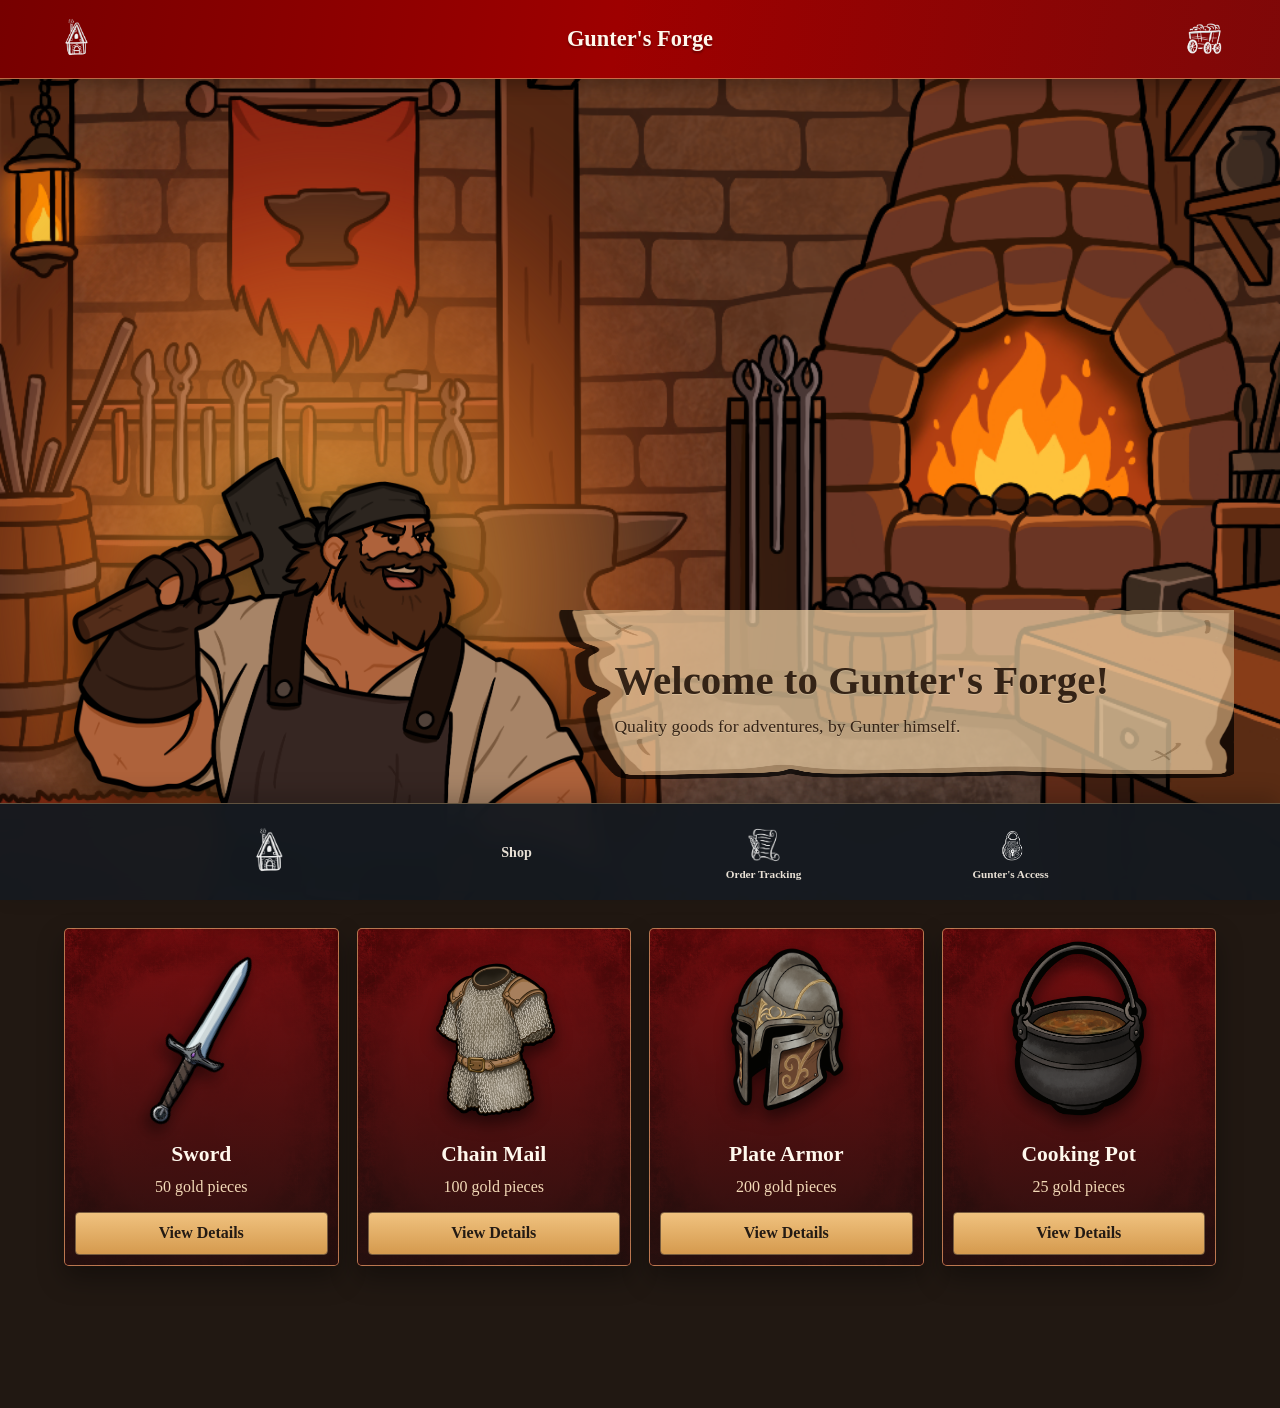
==== commit a266c6ec: "files added and more comments created" ====
--- a/index.html
+++ b/index.html
@@ -39,13 +39,13 @@
                 <button>View Details</button>
             </div>
             <div class="product-card" id="platearmor-card" onclick="openProduct('platearmor')">
-                <img src="images/platearmor.jpg" alt="Plate Armor">
+                <img src="assets/products/platearmorproduct.PNG" alt="Plate Armor">
                 <h2>Plate Armor</h2>
                 <p>200 gold pieces</p>
                 <button>View Details</button>
             </div>
             <div class="product-card" id="cookingpot-card" onclick="openProduct('cookingpot')">
-                <img src="images/cookingpot.jpg" alt="Cooking Pot">
+                <img src="assets/products/cookingpotproduct.PNG" alt="Cooking Pot">
                 <h2>Cooking Pot</h2>
                 <p>25 gold pieces</p>
                 <button>View Details</button>
@@ -57,8 +57,14 @@
             <img src="assets/icons/homeicon.PNG" alt="Home Logo" width="50">
         </button>
         <button>Shop</button>
-        <button type="button" onclick="window.location.href='ordertracking.html'">Order Tracking</button>
-        <button type="button" onclick="window.location.href='gunter.html'">Gunter's access</button>
+        <button class="nav-icon-label" type="button" onclick="window.location.href='ordertracking.html'">
+            <img src="assets/icons/ordertrackingicon.PNG" alt="Order Tracking Logo" width="50">
+            <span>Order Tracking</span>
+        </button>
+        <button class="nav-icon-label" type="button" onclick="window.location.href='gunter.html'">
+            <img src="assets/icons/guntersaccessicon.PNG" alt="Gunter's Access Logo" width="50">
+            <span>Gunter's Access</span>
+        </button>
     </nav>
     <script src="script.js"></script>
 </body>
--- a/style.css
+++ b/style.css
@@ -1,3 +1,6 @@
+/* style for all pages */
+/* made using Git Copilot */
+
 body {
     margin: 0;
 }
@@ -17,17 +20,6 @@
     background-image: url(assets/backgrounds/productcardback.PNG);
     text-align: center;
     min-width: 0;
-}
-#sword-card img {
-    width: 80%;
-    max-width: 100%;
-    height: auto;
-    transform: rotate(35deg);
-}
-#chainmail-card img {
-    width: 80%;
-    max-width: 100%;
-    height: auto;
 }
 .product-card button {
     padding: 8px 15px;
@@ -381,8 +373,8 @@
     display: inline-grid;
     width: 58px;
     min-width: 58px;
-    height: 51px;
-    min-height: 51px;
+    height: 58px;
+    min-height: 58px;
     place-items: center;
     padding: 1px;
     border: 0;
@@ -394,11 +386,17 @@
 header button:hover {
     background: rgba(255, 248, 237, 0.1);
     box-shadow: none;
+    transform: none;
+}
+
+header button:active {
+    transform: none;
 }
 
 header button img {
-    width: 50px;
-    height: 50px;
+    width: auto;
+    height: 56px;
+    max-width: 100%;
     object-fit: contain;
 }
 
@@ -471,7 +469,7 @@
     min-height: 320px;
     flex-direction: column;
     align-items: center;
-    padding: 16px;
+    padding: 10px;
     overflow: hidden;
     border: 1px solid rgba(240, 194, 127, 0.6);
     border-radius: 5px;
@@ -508,8 +506,19 @@
     filter: drop-shadow(0 8px 8px rgba(0, 0, 0, 0.55));
 }
 
+#sword-card img,
+#chainmail-card img {
+    width: calc(100% + 10px);
+    height: 200px;
+    margin-bottom: 1px;
+}
+
+#sword-card img {
+    transform: rotate(30deg);
+}
+
 .product-card h2 {
-    margin: 4px 0;
+    margin: auto 0 4px;
     color: #fff8ed;
     font-size: 1.35rem;
 }
@@ -523,7 +532,7 @@
 
 .product-card button {
     width: 100%;
-    margin-top: auto;
+    margin-top: 0;
 }
 
 body[data-product] > section {
@@ -544,7 +553,7 @@
 body[data-product] > section > h1 {
     grid-column: 1 / -1;
     margin: 0 0 8px;
-    text-align: left;
+    text-align: center;
 }
 
 body[data-product] > section > .product-image-page {
@@ -585,7 +594,13 @@
 body[data-product] > h1 {
     width: min(980px, calc(100% - 32px));
     margin: 34px auto 14px;
-    text-align: left;
+    text-align: center;
+}
+
+body[data-product] > .product-image-page {
+    display: block;
+    margin-right: auto;
+    margin-left: auto;
 }
 
 body[data-product] > h4,
@@ -953,6 +968,37 @@
     object-fit: contain;
 }
 
+body > nav:not(.admin-nav) button:first-child {
+    height: 76px;
+    min-height: 76px;
+    padding: 2px;
+}
+
+body > nav:not(.admin-nav) button:first-child img {
+    width: 66px;
+    height: 66px;
+}
+
+body > nav:not(.admin-nav) button.nav-icon-label,
+.admin-nav .nav-icon-label {
+    min-height: 76px;
+    flex-direction: column;
+    gap: 2px;
+    padding: 4px;
+    font-size: 0.7rem;
+}
+
+body > nav:not(.admin-nav) button.nav-icon-label img,
+.admin-nav .nav-icon-label img {
+    width: 44px;
+    height: 44px;
+    object-fit: contain;
+}
+
+.nav-icon-label span {
+    line-height: 1.05;
+}
+
 .admin-nav a[aria-current="page"] {
     color: var(--forge-gold-light);
 }
@@ -995,13 +1041,13 @@
     header button {
         width: 48px;
         min-width: 48px;
-        height: 47px;
-        min-height: 47px;
+        height: 52px;
+        min-height: 52px;
     }
 
     header button img {
-        width: 42px;
-        height: 42px;
+        width: 48px;
+        height: 48px;
     }
 
     .hero {
@@ -1028,6 +1074,11 @@
 
     .product-card img {
         height: 142px;
+    }
+
+    #sword-card img,
+    #chainmail-card img {
+        height: 152px;
     }
 
     body[data-product] > section {
@@ -1122,7 +1173,7 @@
 
 :root {
     --header-height: 72px;
-    --footer-height: 70px;
+    --footer-height: 100px;
 }
 
 body {
@@ -1174,7 +1225,7 @@
 }
 
 body.home-page {
-    padding: 0;
+    padding: 0 0 var(--footer-height);
     background: #211812;
 }
 
@@ -1273,7 +1324,7 @@
 @media (max-width: 700px) {
     :root {
         --header-height: 64px;
-        --footer-height: 72px;
+        --footer-height: 100px;
     }
 
     body.home-page .hero::before {
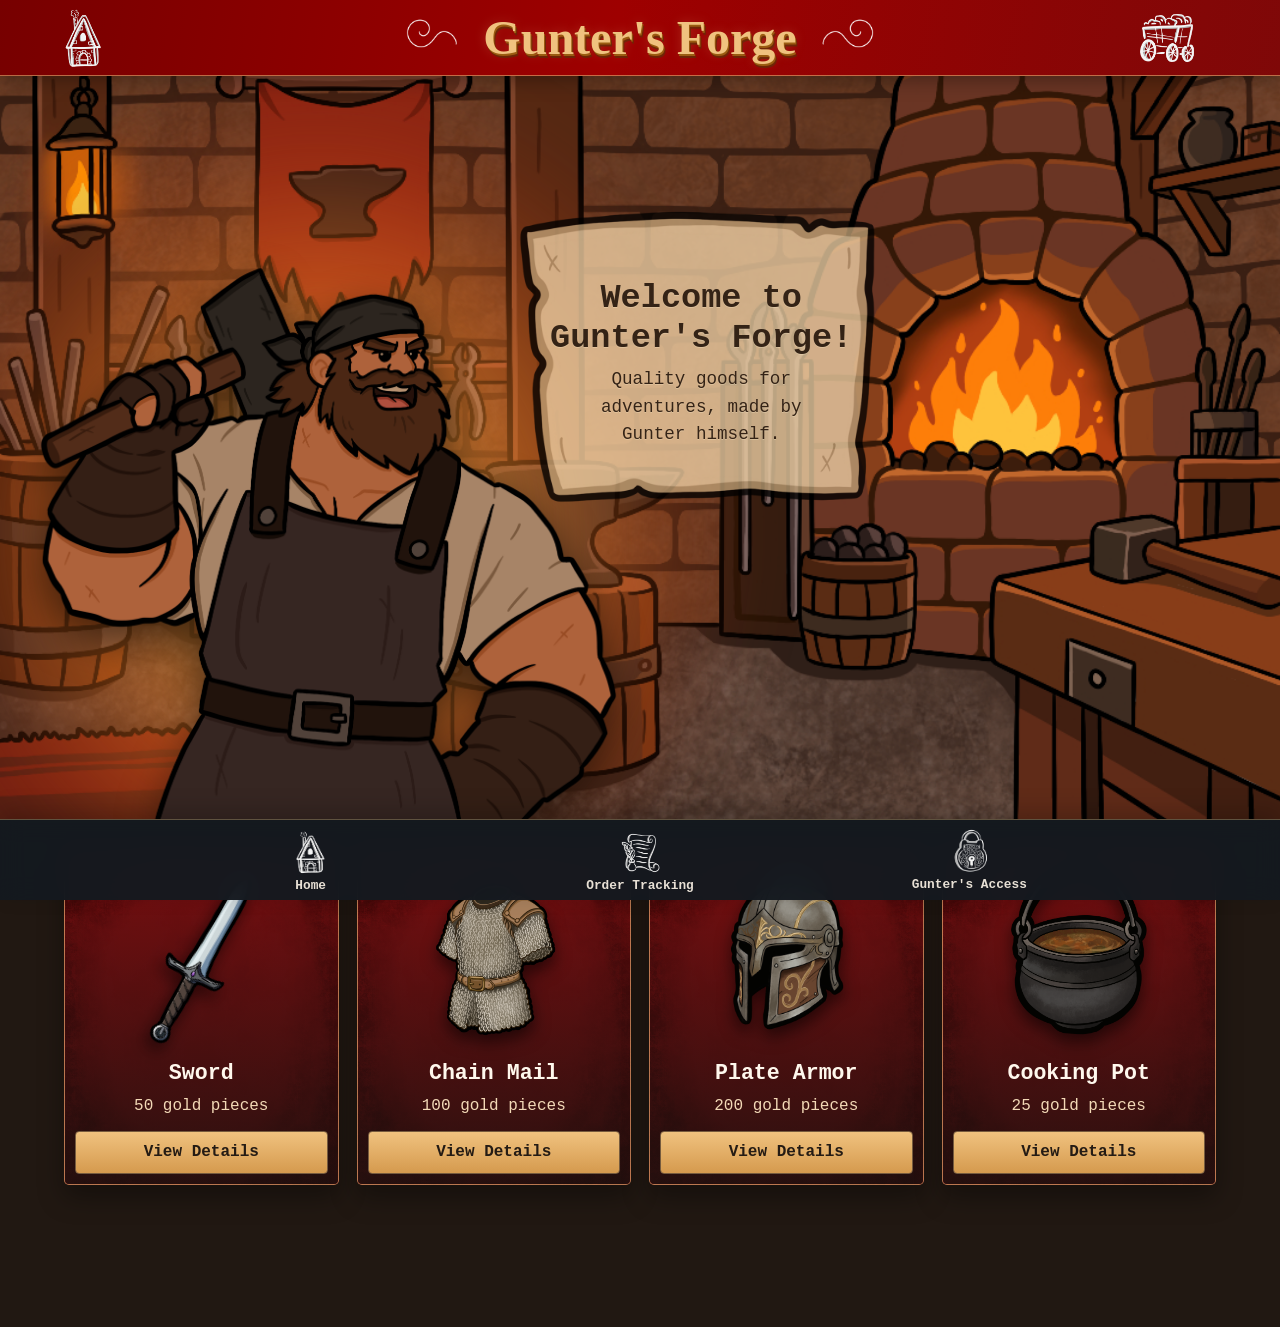
==== commit 293533ac: "Format finalized" ====
--- a/index.html
+++ b/index.html
@@ -8,10 +8,14 @@
 </head>
 <body class="home-page">
     <header>
-        <button>
-            <img src="assets/icons/homeicon.PNG" alt="Home Logo">
+        <button type="button" onclick="navindex()" aria-label="Home">
+            <img src="assets/icons/homeicon.PNG" alt="">
         </button>
-        <h1>Gunter's Forge</h1>
+        <div class="header-brand">
+            <img class="header-squiggle header-squiggle-left" src="assets/icons/squiggle.PNG" alt="">
+            <h1>Gunter's Forge</h1>
+            <img class="header-squiggle header-squiggle-right" src="assets/icons/squiggle.PNG" alt="">
+        </div>
         <button onclick="opencart()">
             <img src="assets/icons/carticon.PNG" alt="Cart Logo">
         </button>
@@ -21,8 +25,9 @@
             <img class="hero-background" src="assets/backgrounds/ForgeBackground.PNG" alt="Forge Background">
             <img class="hero-gunter" src="assets/logos/gunter.PNG" alt="Gunter the blacksmith">
             <div class="gunter-intro">
+            <img class="intro-scroll" src="assets/backgrounds/textbox.PNG" alt="">
             <h1>Welcome to Gunter's Forge!</h1>
-            <p>Quality goods for adventures, by Gunter himself.</p>
+            <p>Quality goods for adventures, made by Gunter himself.</p>
             </div>
         </section>
         <section class="products">
@@ -52,11 +57,8 @@
             </div>
         </section>
     </main>
-    <nav>
-        <button onclick="navindex()">
-            <img src="assets/icons/homeicon.PNG" alt="Home Logo" width="50">
-        </button>
-        <button>Shop</button>
+    <nav class="store-nav" aria-label="Store navigation">
+        <button class="nav-icon-label" type="button" onclick="navindex()" aria-label="Home"><img src="assets/icons/homeicon.PNG" alt=""><span>Home</span></button>
         <button class="nav-icon-label" type="button" onclick="window.location.href='ordertracking.html'">
             <img src="assets/icons/ordertrackingicon.PNG" alt="Order Tracking Logo" width="50">
             <span>Order Tracking</span>
--- a/style.css
+++ b/style.css
@@ -96,6 +96,7 @@
 }
 .gunter-gate-main {
     width: min(560px, 100%);
+    padding-top: 56px;
 }
 .admin-eyebrow {
     margin: 0 0 8px;
@@ -274,7 +275,7 @@
         radial-gradient(ellipse at 50% -18%, rgba(158, 0, 0, 0.24), transparent 52%),
         linear-gradient(180deg, #1b222a 0%, var(--forge-bg) 58%);
     color: #f4f0e8;
-    font-family: Georgia, "Times New Roman", serif;
+    font-family: "American Typewriter", "Courier New", serif;
     line-height: 1.55;
 }
 
@@ -295,6 +296,7 @@
 h3 {
     color: #fff8ed;
     line-height: 1.2;
+    font-weight: 600;
 }
 
 h1 {
@@ -353,8 +355,8 @@
 header {
     position: relative;
     z-index: 2;
-    min-height: 72px;
-    padding: 10px clamp(16px, 4vw, 48px);
+    min-height: 76px;
+    padding: 2px calc(clamp(16px, 4vw, 48px) + 33px) 2px clamp(16px, 4vw, 48px);
     border-bottom: 1px solid rgba(240, 194, 127, 0.55);
     background: linear-gradient(100deg, #770000, var(--forge-red) 48%, #7f0808);
     box-shadow: 0 5px 18px rgba(0, 0, 0, 0.3);
@@ -363,18 +365,56 @@
 header h1,
 header h2 {
     margin: 0;
-    color: #fff8ed;
-    font-size: 1.4rem;
+    color: var(--forge-gold-light);
+    font-family: "Marker Felt", "Comic Sans MS", cursive;
+    font-size: clamp(1.55rem, 4.4vw, 3rem);
+    font-weight: 600;
     text-align: center;
-    text-shadow: 0 2px 2px rgba(0, 0, 0, 0.35);
+    text-shadow: 1px 2px 0 #9a5c11, 2px 4px 0 rgba(94, 48, 7, 0.72), 0 0 12px rgba(240, 194, 127, 0.22);
+}
+
+header .header-brand {
+    position: absolute;
+    z-index: 1;
+    top: 50%;
+    left: 50%;
+    display: flex;
+    max-width: calc(100% - 150px);
+    align-items: center;
+    justify-content: center;
+    gap: clamp(4px, 1.2vw, 16px);
+    transform: translate(-50%, -50%);
+    pointer-events: none;
+}
+
+header .header-brand h1,
+header .header-brand h2 {
+    flex: 0 0 auto;
+    line-height: 1.2;
+    white-space: nowrap;
+}
+
+header .header-squiggle {
+    display: block;
+    width: clamp(40px, 6vw, 90px);
+    height: clamp(28px, 3.6vw, 52px);
+    flex: 0 1 90px;
+    object-fit: contain;
+}
+
+header .header-squiggle-left {
+    transform: scaleX(-1);
 }
 
 header button {
     display: inline-grid;
-    width: 58px;
-    min-width: 58px;
-    height: 58px;
-    min-height: 58px;
+    position: relative;
+    z-index: 2;
+    display: inline-grid;
+    width: 70px;
+    min-width: 70px;
+    height: 70px;
+    min-height: 70px;
     place-items: center;
     padding: 1px;
     border: 0;
@@ -383,21 +423,57 @@
     box-shadow: none;
 }
 
+header button::before {
+    position: absolute;
+    z-index: 0;
+    top: 50%;
+    left: 50%;
+    width: 42px;
+    height: 64px;
+    box-sizing: border-box;
+    border: 1px solid transparent;
+    border-radius: 4px;
+    background-color: transparent;
+    content: "";
+    pointer-events: none;
+    transform: translate(-50%, -50%);
+    transition: none;
+}
+
+header button:last-child::before {
+    width: 68px;
+    height: 55px;
+}
+
 header button:hover {
-    background: rgba(255, 248, 237, 0.1);
+    background: transparent;
     box-shadow: none;
     transform: none;
 }
 
+header button:hover::before {
+    border-color: rgba(255, 248, 237, 0.38);
+    background-color: rgba(255, 248, 237, 0.14);
+}
+
 header button:active {
     transform: none;
 }
 
 header button img {
-    width: auto;
-    height: 56px;
-    max-width: 100%;
+    position: relative;
+    z-index: 1;
+    width: 90px;
+    height: 80px;
     object-fit: contain;
+}
+
+header button:first-child img {
+    transform: translate(-10px, -2px);
+}
+
+header button:last-child img {
+    transform: translate(-10px, -5px);
 }
 
 header .workshop-label {
@@ -551,7 +627,8 @@
 }
 
 body[data-product] > section > h1 {
-    grid-column: 1 / -1;
+    grid-column: 1;
+    grid-row: 1;
     margin: 0 0 8px;
     text-align: center;
 }
@@ -771,8 +848,12 @@
 .checkout-total-completion label,
 .customer-tracking-form label,
 .gunter-login-form label {
-    margin: 0 0 -8px;
+    margin: 0;
     color: #f3dfc3;
+}
+
+.customer-tracking-form label {
+    margin-bottom: 6px;
 }
 
 .checkout-total-completion button,
@@ -916,28 +997,26 @@
     background: var(--forge-surface);
 }
 
-.admin-nav,
-body > nav:not(.admin-nav) {
+body > nav.store-nav {
     position: relative;
     z-index: 3;
     display: grid;
-    grid-template-columns: repeat(4, minmax(0, 1fr));
+    grid-template-columns: repeat(3, minmax(0, 1fr));
     align-items: stretch;
     gap: 8px;
     margin-top: auto;
-    padding: 10px max(16px, calc((100% - 980px) / 2));
+    padding: 4px max(16px, calc((100% - 980px) / 2)) max(4px, env(safe-area-inset-bottom));
     border-top: 1px solid rgba(240, 194, 127, 0.34);
     background: rgba(20, 26, 32, 0.96);
     box-shadow: 0 -8px 22px rgba(0, 0, 0, 0.2);
     backdrop-filter: blur(12px);
 }
 
-body > nav:not(.admin-nav) button,
-.admin-nav a,
-.admin-nav button {
+body > nav.store-nav button {
     display: flex;
     min-width: 0;
-    min-height: 46px;
+    height: 72px;
+    min-height: 72px;
     align-items: center;
     justify-content: center;
     padding: 7px 8px;
@@ -953,54 +1032,59 @@
     overflow-wrap: anywhere;
 }
 
-body > nav:not(.admin-nav) button:hover,
-.admin-nav a:hover,
-.admin-nav button:hover {
+body > nav.store-nav button:hover {
     border-color: rgba(240, 194, 127, 0.42);
     background: rgba(158, 0, 0, 0.25);
     color: #fff8ed;
     box-shadow: none;
 }
 
-body > nav:not(.admin-nav) button img {
-    width: 28px;
-    height: 28px;
+body > nav.store-nav button img {
+    width: 52px;
+    height: 52px;
     object-fit: contain;
 }
 
-body > nav:not(.admin-nav) button:first-child {
-    height: 76px;
-    min-height: 76px;
-    padding: 2px;
-}
-
-body > nav:not(.admin-nav) button:first-child img {
-    width: 66px;
-    height: 66px;
-}
-
-body > nav:not(.admin-nav) button.nav-icon-label,
-.admin-nav .nav-icon-label {
-    min-height: 76px;
+body > nav.store-nav button.nav-icon-label {
+    min-height: 72px;
+    height: 72px;
     flex-direction: column;
-    gap: 2px;
-    padding: 4px;
-    font-size: 0.7rem;
-}
-
-body > nav:not(.admin-nav) button.nav-icon-label img,
-.admin-nav .nav-icon-label img {
-    width: 44px;
-    height: 44px;
+    gap: 0;
+    padding: 2px 4px;
+    font-size: 0.8rem;
+}
+
+body > nav.store-nav button.nav-icon-label img {
+    width: 52px;
+    height: 52px;
     object-fit: contain;
+}
+
+body > nav.store-nav button:first-child img,
+body > nav.store-nav button:last-child img {
+    width: 80px;
+    height: 54px;
+    margin-bottom: -2px;
+    object-fit: fill;
+}
+
+body > nav.store-nav button:first-child img {
+    transform: translateY(-2px) scale(0.9);
+}
+
+body > nav.store-nav button:last-child img {
+    width: 78px;
+    height: 52px;
+    transform: translateY(-6px) scale(0.9);
+}
+
+body > nav.store-nav button:first-child img,
+body > nav.store-nav button:last-child img {
+    transform-origin: center bottom;
 }
 
 .nav-icon-label span {
     line-height: 1.05;
-}
-
-.admin-nav a[aria-current="page"] {
-    color: var(--forge-gold-light);
 }
 
 @media (max-width: 900px) {
@@ -1030,24 +1114,61 @@
 
     header {
         min-height: 64px;
-        padding: 8px 12px;
+        padding: 2px 12px;
     }
 
     header h1,
     header h2 {
-        font-size: 1.15rem;
+        font-size: clamp(1.3rem, 7vw, 1.75rem);
+    }
+
+    header .header-brand {
+        max-width: calc(100% - 148px);
+        gap: 3px;
+    }
+
+    header .header-squiggle {
+        width: clamp(28px, 9vw, 40px);
+        height: clamp(32px, 10vw, 40px);
+        flex-basis: 42px;
     }
 
     header button {
-        width: 48px;
-        min-width: 48px;
+        width: 60px;
+        min-width: 60px;
+        height: 60px;
+        min-height: 60px;
+    }
+
+    header button:first-child {
+        left: -6px;
+    }
+
+    header button:last-child {
+        right: 2px;
+    }
+
+    header button img {
+        width: 72px;
+        height: 64px;
+    }
+
+    header button:first-child::before {
+        width: 36px;
         height: 52px;
-        min-height: 52px;
-    }
-
-    header button img {
-        width: 48px;
-        height: 48px;
+    }
+
+    header button:last-child::before {
+        width: 55px;
+        height: 45px;
+    }
+
+    header button:first-child img {
+        transform: translateX(-6px);
+    }
+
+    header button:last-child img {
+        transform: translate(-6px, -4px);
     }
 
     .hero {
@@ -1147,18 +1268,64 @@
         width: 100%;
     }
 
-    .admin-nav,
-    body > nav:not(.admin-nav) {
-        gap: 4px;
-        padding: 8px 8px max(8px, env(safe-area-inset-bottom));
-    }
-
-    body > nav:not(.admin-nav) button,
-    .admin-nav a,
-    .admin-nav button {
-        min-height: 48px;
-        padding: 6px 4px;
-        font-size: 0.72rem;
+    body > nav.store-nav {
+        gap: 0;
+        padding: 4px 8px max(4px, env(safe-area-inset-bottom));
+    }
+
+    body > nav.store-nav button,
+    body > nav.store-nav button.nav-icon-label {
+        height: 68px;
+        min-height: 68px;
+        padding: 2px;
+    }
+
+    body > nav.store-nav button.nav-icon-label {
+        font-size: 0.62rem;
+    }
+
+    body > nav.store-nav button.nav-icon-label img {
+        width: 44px;
+        height: 44px;
+    }
+
+    body > nav.store-nav button:first-child img,
+    body > nav.store-nav button:last-child img {
+        width: 72px;
+        height: 48px;
+        margin-bottom: -4px;
+    }
+
+    body > nav.store-nav button:first-child img {
+        transform: translateY(-4px) scale(0.9);
+    }
+
+    body > nav.store-nav button:last-child img {
+        width: 70px;
+        height: 46px;
+        transform: translateY(-7px) scale(0.9);
+    }
+
+    .gunter-gate-main {
+        padding-top: 48px;
+    }
+}
+
+@media (max-width: 360px) {
+    header .header-brand {
+        max-width: calc(100% - 140px);
+        gap: 0;
+    }
+
+    header h1,
+    header h2 {
+        font-size: 1.2rem;
+    }
+
+    header .header-squiggle {
+        width: 26px;
+        height: 32px;
+        flex-basis: 26px;
     }
 }
 
@@ -1172,8 +1339,9 @@
 }
 
 :root {
-    --header-height: 72px;
+    --header-height: 76px;
     --footer-height: 100px;
+    --store-nav-height: 81px;
 }
 
 body {
@@ -1208,8 +1376,7 @@
     width: 100%;
 }
 
-body > nav:not(.admin-nav),
-body > nav.admin-nav {
+body > nav.store-nav {
     position: fixed;
     z-index: 30;
     right: 0;
@@ -1217,11 +1384,7 @@
     left: 0;
     width: 100%;
     margin-top: 0;
-    padding-bottom: max(10px, env(safe-area-inset-bottom));
-}
-
-body > nav.admin-nav[aria-label="Store navigation"] {
-    grid-template-columns: repeat(2, minmax(0, 1fr));
+    padding-bottom: max(4px, env(safe-area-inset-bottom));
 }
 
 body.home-page {
@@ -1238,9 +1401,8 @@
 
 body.home-page .hero {
     width: 100%;
-    height: 100vh;
-    height: 100svh;
-    min-height: 540px;
+    height: calc(100svh - var(--store-nav-height));
+    min-height: min(540px, calc(100svh - var(--store-nav-height)));
     margin: 0;
     border: 0;
     background: #291a14;
@@ -1274,10 +1436,10 @@
     position: absolute;
     z-index: 2;
     top: auto;
-    bottom: -8%;
-    left: clamp(8px, 5vw, 76px);
-    width: clamp(360px, 43vw, 630px);
-    max-width: 48vw;
+    bottom: 0;
+    left: clamp(0px, 2.5vw, 32px);
+    width: clamp(360px, 46vw, 600px);
+    max-width: 53vw;
     height: auto;
     max-height: 92svh;
     object-fit: contain;
@@ -1286,34 +1448,55 @@
 
 body.home-page .gunter-intro {
     z-index: 3;
-    right: clamp(18px, 5vw, 76px);
-    bottom: 14%;
+    top: auto;
+    right: 32.5%;
+    bottom: 41%;
     left: auto;
-    width: min(50%, 720px);
-    padding: 34px clamp(18px, 3vw, 44px);
+    width: min(27%, 360px);
+    padding: 26px 18px;
     isolation: isolate;
     background: transparent;
     text-shadow: none;
-}
-
-body.home-page .gunter-intro::before {
+    text-align: center;
+}
+
+body.home-page .gunter-intro .intro-scroll {
     position: absolute;
     z-index: -1;
-    inset: -12px -18px;
-    background: url("assets/backgrounds/textbox.PNG") center / 115% 210% no-repeat;
-    content: "";
-    opacity: 0.72;
+    inset: auto;
+    top: 50%;
+    left: 50%;
+    width: calc(100% + 48px);
+    height: auto;
+    aspect-ratio: 2 / 3;
+    object-fit: contain;
+    filter: none;
+    opacity: 0.78;
     pointer-events: none;
+    transform: translate(-50%, -50%);
 }
 
 body.home-page .gunter-intro h1,
 body.home-page .gunter-intro p {
+    position: relative;
+    top: -9px;
+    left: clamp(4px, 1vw, 10px);
     color: #342316;
     text-shadow: 0 1px 0 rgba(255, 239, 210, 0.28);
 }
 
 body.home-page .gunter-intro h1 {
-    font-size: clamp(1.8rem, 3.2vw, 3rem);
+    margin-bottom: 8px;
+    font-size: clamp(1.55rem, 2.8vw, 2.1rem);
+    font-weight: 600;
+    text-align: center;
+}
+
+body.home-page .gunter-intro p {
+    max-width: 13rem;
+    margin: 0 auto;
+    font-size: clamp(0.95rem, 1.65vw, 1.1rem);
+    text-align: center;
 }
 
 body.home-page .products {
@@ -1325,6 +1508,7 @@
     :root {
         --header-height: 64px;
         --footer-height: 100px;
+        --store-nav-height: 77px;
     }
 
     body.home-page .hero::before {
@@ -1335,35 +1519,50 @@
         height: 76%;
     }
 
+    body.home-page .hero > .hero-background {
+        top: 0;
+        bottom: auto;
+        height: 100%;
+        object-position: 74% top;
+    }
+
     body.home-page .hero > .hero-gunter {
-        top: 67%;
+        top: auto;
+        bottom: 0;
+        left: -17vw;
+        width: clamp(280px, 86vw, 340px);
+        max-width: none;
+        max-height: none;
+        transform: none;
+    }
+
+    body.home-page .gunter-intro {
+        top: 23%;
+        right: calc(19% - 4px);
         bottom: auto;
-        left: 3vw;
-        width: clamp(210px, 70vw, 280px);
-        max-width: 73vw;
-        max-height: none;
-        transform: translateY(-50%);
-    }
-
-    body.home-page .gunter-intro {
-        right: 10px;
-        bottom: 11%;
-        width: 50%;
-        padding: 22px 16px;
-    }
-
-    body.home-page .gunter-intro::before {
-        inset: -8px -12px;
-        opacity: 0.78;
+        width: 48%;
+        padding: 18px 12px;
+    }
+
+    body.home-page .gunter-intro .intro-scroll {
+        top: 43%;
+        width: calc(100% + 40px);
+    }
+
+    body.home-page .gunter-intro h1,
+    body.home-page .gunter-intro p {
+        left: clamp(3px, 1vw, 4px);
+        top: -11px;
     }
 
     body.home-page .gunter-intro h1 {
-        font-size: 1.65rem;
+        font-size: 1.12rem;
     }
 
     body.home-page .gunter-intro p {
-        font-size: 0.95rem;
-    }
-}
-
-
+        font-size: 0.8rem;
+    }
+
+}
+
+
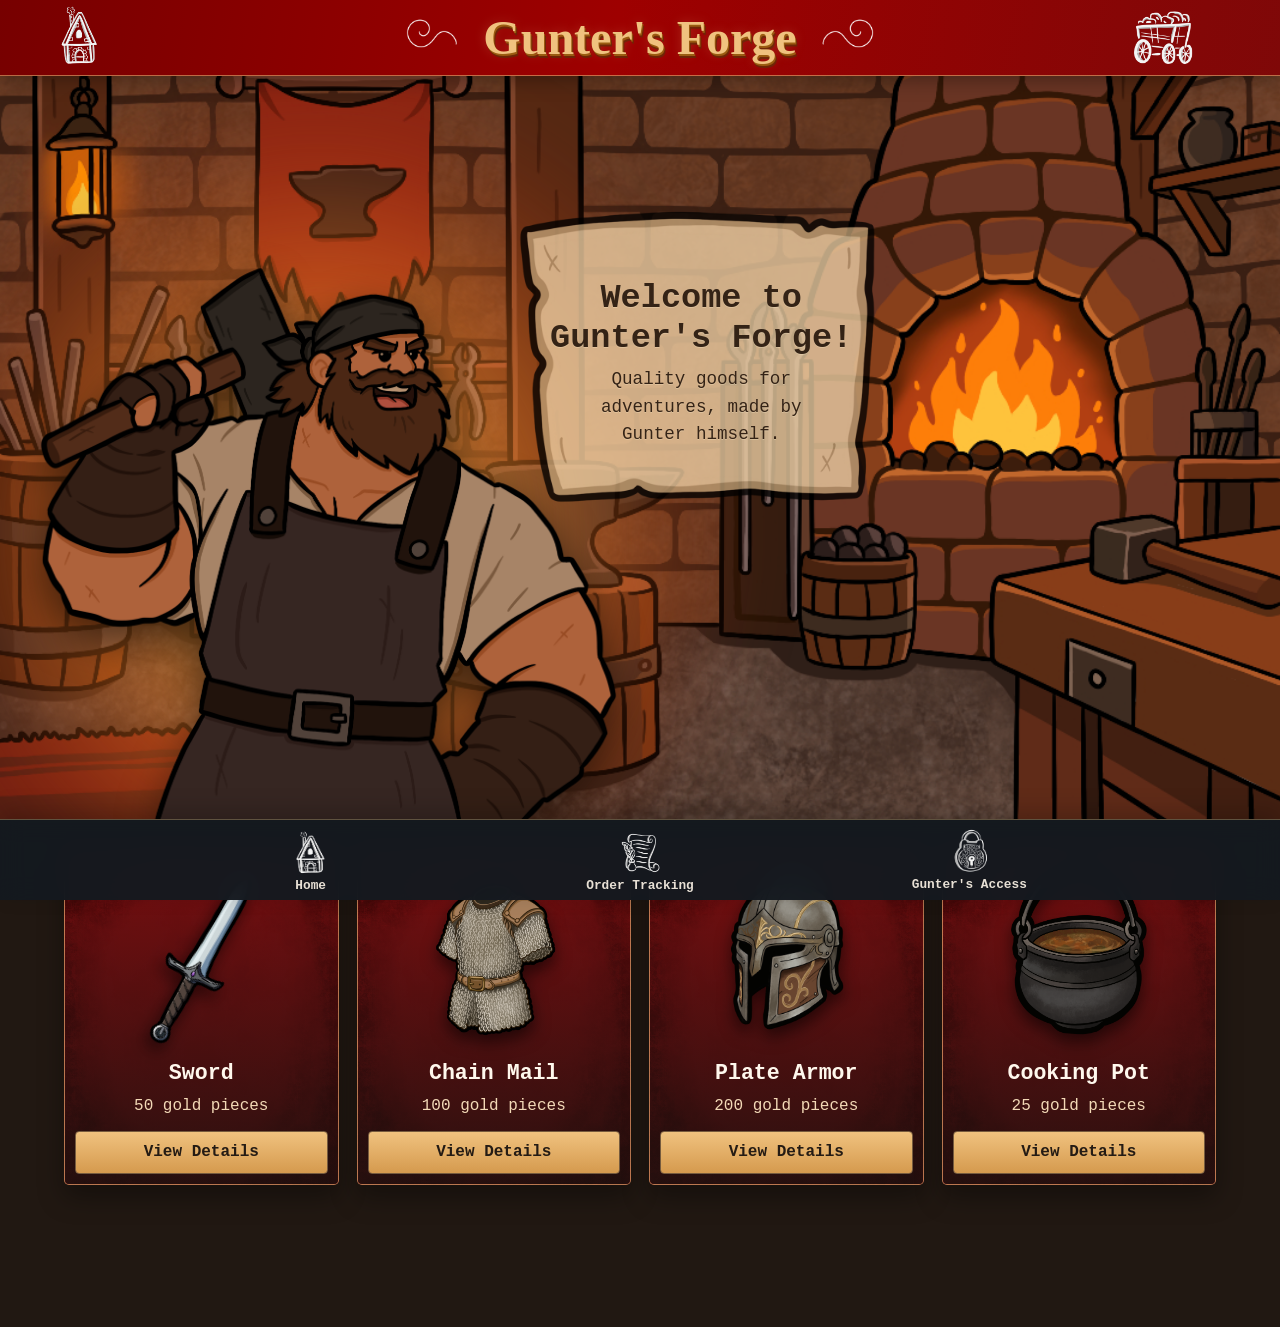
==== commit f5b1fd67: "Index HTML comments" ====
--- a/index.html
+++ b/index.html
@@ -1,12 +1,15 @@
 <!DOCTYPE html>
+<!-- Defines the page as HTML5 and sets the language -->
 <html lang="en">
 <head>
     <meta charset="UTF-8">
     <meta name="viewport" content="width=device-width, initial-scale=1.0">
     <title>Gunter's Forge</title>
     <link rel="stylesheet" href="style.css">
+    <!-- Connects the stylesheet -->
 </head>
 <body class="home-page">
+      <!-- Header with home button, store name, and cart button -->
     <header>
         <button type="button" onclick="navindex()" aria-label="Home">
             <img src="assets/icons/homeicon.PNG" alt="">
@@ -20,6 +23,7 @@
             <img src="assets/icons/carticon.PNG" alt="Cart Logo">
         </button>
     </header>
+       <!-- Welcome section with the forge background, Gunter, and introduction -->
     <main>
         <section class="hero">
             <img class="hero-background" src="assets/backgrounds/ForgeBackground.PNG" alt="Forge Background">
@@ -30,6 +34,7 @@
             <p>Quality goods for adventures, made by Gunter himself.</p>
             </div>
         </section>
+           <!-- Product cards with images, prices, and links to product details -->
         <section class="products">
             <div class="product-card" id="sword-card" onclick="openProduct('sword')">
                 <img src="assets/products/swordproduct.PNG" alt="Sword">
@@ -57,6 +62,7 @@
             </div>
         </section>
     </main>
+      <!-- Bottom navigation for home, order tracking, and Gunter's access -->
     <nav class="store-nav" aria-label="Store navigation">
         <button class="nav-icon-label" type="button" onclick="navindex()" aria-label="Home"><img src="assets/icons/homeicon.PNG" alt=""><span>Home</span></button>
         <button class="nav-icon-label" type="button" onclick="window.location.href='ordertracking.html'">
@@ -69,5 +75,6 @@
         </button>
     </nav>
     <script src="script.js"></script>
+    <!-- Connects the JavaScript file -->
 </body>
-</html>+</html>
--- a/style.css
+++ b/style.css
@@ -1,92 +1,111 @@
 /* style for all pages */
 /* made using Git Copilot */
 
+/* removes the default page margin and sets it to 0 */
 body {
     margin: 0;
 }
+
+/* lines up the content for the header to the center */
 header {
     display: flex;
     justify-content: space-between;
     align-items: center;
-    width: 100%;
-}
-header button {
-    border: none;
-}
+}
+/* sets up the products in a grid display */
 .products {
     display: grid;
 }
+/* sets the background and style of the product cards and centers them */
 .product-card {
     background-image: url(assets/backgrounds/productcardback.PNG);
     text-align: center;
     min-width: 0;
 }
+/* adds space inside the product buttons */
 .product-card button {
     padding: 8px 15px;
 }
+/* adds a filter effect when a product card is pressed */
 .product-card:active {
     filter: brightness(80%);
     transform: scale(0.98);
 }
+/* keeps the cart items from streching out */
 .cart-items img {
     object-fit: contain;
 }
+/* rotates the sword 35 degrees */
 #sword-image-page {
     transform: rotate(35deg);
 }
+/* limits the product image width by 400px */
 .product-image-page {
     max-width: 400px;
 }
+/* centers the page headings */
 h1 {
     text-align: center;
 }
+/* stacks the pricing info in columns */
 .pricingDiv {
     display: flex;
     flex-direction: column;
 }
+/* keeps checkout items from stretching, in columns */
 .checkout-item > div {
     display: flex;
     flex-direction: column;
 }
-
+/* lines up checkout items by centering and respacing */
 .checkout-item{
     display: flex;
     align-items: center;
     gap: 15px;
     margin-bottom: 10px;
 }
+/* keeps checkout images from stretching */
 .checkout-item img{
     object-fit: contain;
 }
-
+/* makes the labels easier to read, changes font weight to 700 */
 .checkout-total-completion label,
 .customer-tracking-form label {
     display: block;
     font-weight: 700;
 }
+/* makes form inputs fill up the avalible width */
 .checkout-total-completion input,
 .customer-tracking-form input {
     width: 100%;
+}
+/* limits the max tracking input width to 420px */
+.customer-tracking-form input {
     max-width: 420px;
 }
+/* centers the tracking page */
 .customer-tracking-main {
     margin: 0 auto;
 }
+/* adds 24px of space above the tracking form */
 .customer-tracking-form {
     margin-top: 24px;
 }
+/* spaces and sizes the tracking button */
 .customer-tracking-form button {
     display: block;
     margin-top: 16px;
     padding: 8px 18px;
 }
+/* adds space above the tracking results, 24px */
 .customer-tracking-result {
     margin-top: 24px;
 }
+/* hides the tracking results when needed */
 .customer-tracking-result[hidden] {
     display: none;
 }
-
+/* sets the layout for the admin pages */
 .admin-main,
 .gunter-gate-main {
     box-sizing: border-box;
@@ -94,10 +113,12 @@
     margin: 0 auto;
     padding: 24px 20px 48px;
 }
+/* adjusts the login page layout */
 .gunter-gate-main {
     width: min(560px, 100%);
     padding-top: 56px;
 }
+/* styles the small admin heading */
 .admin-eyebrow {
     margin: 0 0 8px;
     color: #e3ad66;
@@ -105,24 +126,29 @@
     font-weight: 700;
     letter-spacing: 0.1em;
 }
+/* aligns the admin text page headings */
 .admin-main > h1,
 .gunter-gate-main > h1 {
     margin: 0 0 10px;
     text-align: left;
 }
+/* styles admin status messages in a golden yellow */
 .admin-message {
     min-height: 1.4em;
     color: #e3ad66;
 }
+/* lays out the login form */
 .gunter-login-form {
     display: grid;
     gap: 10px;
     margin-top: 24px;
 }
+/* makes the form labels bolded */
 .gunter-login-form label,
 .inventory-material label {
     font-weight: 700;
 }
+/* sets the main admin button styles */
 .admin-primary-button,
 .admin-secondary-button {
     min-height: 42px;
@@ -136,37 +162,45 @@
     font-weight: 700;
     cursor: pointer;
 }
+/* gives secondary buttons a more simple look */
 .admin-secondary-button {
     border-color: #76808a;
     background: transparent;
     color: #fff;
 }
+/* adds space above the dashboard */
 .gunter-dashboard {
     margin-top: 28px;
 }
+/* arranges the admin options */
 .admin-selector {
     display: grid;
     gap: 10px;
     margin: 16px 0 20px;
 }
+/* styles the admin nagivation links by color and display */
 .admin-selector-link {
     display: grid;
     gap: 5px;
     color: #fff;
     text-decoration: none;
 }
+/* styles the smaller text in admin links by color */
 .admin-selector-link span:last-child {
     color: #c5cbd1;
 }
+/* styles the workshop label by font size and color */
 .workshop-label {
     color: #f0c27f;
     font-size: 0.78rem;
     font-weight: 700;
 }
+/* arranges the inventory list */
 .inventory-list {
     display: grid;
     margin: 24px 0 16px;
 }
+/* lays out each different inventory material */
 .inventory-material {
     display: grid;
     grid-template-columns: minmax(0, 1fr) 120px;
@@ -175,6 +209,7 @@
     padding: 16px 0;
     border-bottom: 1px solid #46505a;
 }
+/* lines up the inventory headings and amounts */
 .inventory-material-heading {
     display: flex;
     align-items: baseline;
@@ -182,69 +217,84 @@
     gap: 12px;
     grid-column: 1 / -1;
 }
+/* removes  extra space around material headings */
 .inventory-material-heading h3 {
     margin: 0;
 }
+/* styles the inventory amounts bar by font and coolor */
 .inventory-material-heading span {
     color: #c5cbd1;
     font-variant-numeric: tabular-nums;
 }
+/* styles the inventory progress bar by font and color */
 .inventory-material progress {
     width: 100%;
     height: 16px;
     accent-color: #e3ad66;
 }
+/* positions the inventory label */
 .inventory-material label {
     grid-column: 1;
     grid-row: 3;
 }
+/* positions the inventory input */
 .inventory-material input {
     width: 100%;
     grid-column: 2;
     grid-row: 3;
 }
+/* highlights the low inventory warnings */
 .material-reorder-warning {
     grid-column: 1 / -1;
     margin: 0;
     color: #ffbc80;
     font-weight: 700;
 }
+/* adds space above the recipes section */
 .inventory-recipes-section {
     margin-top: 36px;
 }
+/* arranges recipes in a grid format */
 .inventory-recipes {
     display: grid;
     grid-template-columns: repeat(2, minmax(0, 1fr));
     gap: 10px;
 }
+/* styles each inventory recipe card */
 .inventory-recipe {
     padding: 12px;
     border: 1px solid #46505a;
     border-radius: 4px;
 }
+/* removes extra spacing from the recipe text */
 .inventory-recipe h3,
 .inventory-recipe p {
     margin: 0;
 }
+/* styles recipe descriptions by color */
 .inventory-recipe p {
     margin-top: 6px;
     color: #c5cbd1;
 }
+/* adjusts the inventory layout for smaller screens */
 @media (max-width: 520px) {
     .inventory-material {
+/* adjusts material columns for smaller screens */
         grid-template-columns: minmax(0, 1fr) 92px;
         gap: 8px 12px;
     }
+ /* stacks the inventory headings on small screens in columns */
     .inventory-material-heading {
         align-items: flex-start;
         flex-direction: column;
         gap: 4px;
     }
+/* shows one recipe per row on smaller screens */
     .inventory-recipes {
         grid-template-columns: 1fr;
     }
 }
-
+/* defines the site's colors */
 :root {
     color-scheme: dark;
     --forge-bg: #151b22;
@@ -257,30 +307,30 @@
     --forge-muted: #c5cbd1;
 }
 
+/* makes element sizing more predictable */
 * {
     box-sizing: border-box;
 }
 
+/* sets the page's minimum width and scrolling */
 html {
     min-width: 320px;
     scroll-behavior: smooth;
     background: var(--forge-bg);
 }
-
+/* sets the main page layout and text style/color */
 body {
     display: flex;
     min-height: 100vh;
     flex-direction: column;
-    background:
-        radial-gradient(ellipse at 50% -18%, rgba(158, 0, 0, 0.24), transparent 52%),
-        linear-gradient(180deg, #1b222a 0%, var(--forge-bg) 58%);
     color: #f4f0e8;
     font-family: "American Typewriter", "Courier New", serif;
     line-height: 1.55;
 }
-
+/* lets the main content fill the available space */
 body > main {
     flex: 1;
+/* prevents the text from overflowing its container */
 }
 
 h1,
@@ -289,6 +339,7 @@
 h4,
 p {
     overflow-wrap: anywhere;
+/* sets the shared heading style */
 }
 
 h1,
@@ -298,30 +349,30 @@
     line-height: 1.2;
     font-weight: 600;
 }
-
+/* sets the main heading size */
 h1 {
     font-size: 2.15rem;
 }
-
+/* sets the smaller heading size */
 h2 {
     font-size: 1.5rem;
 }
-
+/* styles the links */
 a {
     color: var(--forge-gold-light);
     text-underline-offset: 3px;
 }
-
+/* changes the link color when hovered over */
 a:hover {
     color: #ffe0ad;
 }
-
+/* matches form control fonts to the site */
 button,
 input,
 select {
     font: inherit;
 }
-
+/* sets the default button appearance */
 button {
     min-height: 42px;
     padding: 8px 14px;
@@ -333,17 +384,17 @@
     cursor: pointer;
     transition: background-color 160ms ease, border-color 160ms ease, transform 160ms ease, box-shadow 160ms ease;
 }
-
+/* adds a hover effect to the buttons */
 button:hover {
     border-color: #ffe0ad;
     background: #f3cd94;
     box-shadow: 0 4px 14px rgba(0, 0, 0, 0.24);
 }
-
+/* adds an effect when a button is pressed */
 button:active {
     transform: translateY(1px);
 }
-
+/* highlights focused controls for accessibility */
 button:focus-visible,
 a:focus-visible,
 input:focus-visible,
@@ -351,17 +402,15 @@
     outline: 3px solid #f0c27f;
     outline-offset: 3px;
 }
-
+/* styles the main page header */
 header {
-    position: relative;
-    z-index: 2;
     min-height: 76px;
     padding: 2px calc(clamp(16px, 4vw, 48px) + 33px) 2px clamp(16px, 4vw, 48px);
     border-bottom: 1px solid rgba(240, 194, 127, 0.55);
     background: linear-gradient(100deg, #770000, var(--forge-red) 48%, #7f0808);
     box-shadow: 0 5px 18px rgba(0, 0, 0, 0.3);
 }
-
+/* styles headings inside the headers */
 header h1,
 header h2 {
     margin: 0;
@@ -372,7 +421,7 @@
     text-align: center;
     text-shadow: 1px 2px 0 #9a5c11, 2px 4px 0 rgba(94, 48, 7, 0.72), 0 0 12px rgba(240, 194, 127, 0.22);
 }
-
+/* centers the header branding */
 header .header-brand {
     position: absolute;
     z-index: 1;
@@ -386,14 +435,14 @@
     transform: translate(-50%, -50%);
     pointer-events: none;
 }
-
+/* keeps the brand heading on one line */
 header .header-brand h1,
 header .header-brand h2 {
     flex: 0 0 auto;
     line-height: 1.2;
     white-space: nowrap;
 }
-
+/* sizes the decorative header images */
 header .header-squiggle {
     display: block;
     width: clamp(40px, 6vw, 90px);
@@ -401,13 +450,12 @@
     flex: 0 1 90px;
     object-fit: contain;
 }
-
+/* flips and mirrors the left decorative image */
 header .header-squiggle-left {
     transform: scaleX(-1);
 }
-
+/* positions the header buttons */
 header button {
-    display: inline-grid;
     position: relative;
     z-index: 2;
     display: inline-grid;
@@ -422,7 +470,7 @@
     color: #fff8ed;
     box-shadow: none;
 }
-
+/* creates the header button background effect */
 header button::before {
     position: absolute;
     z-index: 0;
@@ -439,54 +487,65 @@
     transform: translate(-50%, -50%);
     transition: none;
 }
-
+/* sizes the first button's background */
+header button:first-child::before {
+    width: 68px;
+    height: 68px;
+}
+/* sizes the last button's background */
 header button:last-child::before {
     width: 68px;
-    height: 55px;
-}
-
+    height: 68px;
+}
+/* keeps the header button background transparent */
 header button:hover {
     background: transparent;
     box-shadow: none;
     transform: none;
 }
-
+/* highlights the header button when hovered on */
 header button:hover::before {
     border-color: rgba(255, 248, 237, 0.38);
     background-color: rgba(255, 248, 237, 0.14);
 }
-
+/* removes the default pressed movement of the button */
 header button:active {
     transform: none;
 }
-
+/* positions imnages inside the header buttons */
 header button img {
-    position: relative;
+    position: absolute;
+    top: 50%;
+    left: 50%;
     z-index: 1;
+    object-fit: contain;
+}
+/* sizes and positions the first header icon */
+header button:first-child img {
     width: 90px;
-    height: 80px;
-    object-fit: contain;
-}
-
-header button:first-child img {
-    transform: translate(-10px, -2px);
-}
-
+    height: auto;
+    object-fit: fill;
+    transform: translate(calc(-50% - 3px), calc(-50% + 0.66px));
+}
+/* sizes and positions the last header icon */
 header button:last-child img {
-    transform: translate(-10px, -5px);
-}
-
+    width: 97.36px;
+    height: 73.54px;
+    object-fit: fill;
+    transform: translate(calc(-50% - 3px), calc(-50% + 0.52px));
+}
+/* aligns the workshop label inside the header */
 header .workshop-label {
     min-width: 46px;
     text-align: right;
 }
-
+/* sets the spacing for regular page content */
 main:not(.customer-tracking-main):not(.admin-main):not(.gunter-gate-main) {
     width: min(1120px, 100%);
     margin: 0 auto;
     padding: 30px clamp(16px, 4vw, 44px) 48px;
 }
-
+/* sets up the homepage hero section */
 .hero {
     position: relative;
     min-height: 350px;
@@ -494,7 +553,7 @@
     border-bottom: 1px solid rgba(240, 194, 127, 0.45);
     background: #311c16;
 }
-
+/* fits the hero image to its container */
 .hero img {
     position: absolute;
     inset: 0;
@@ -504,7 +563,7 @@
     object-position: center 54%;
     filter: brightness(0.68) saturate(0.88);
 }
-
+/* positions the introduction over the hero */
 .gunter-intro {
     position: absolute;
     right: 0;
@@ -515,21 +574,21 @@
     background: linear-gradient(0deg, rgba(14, 12, 11, 0.82), transparent);
     text-shadow: 0 2px 8px #000;
 }
-
+/* styles the hero heading */
 .gunter-intro h1 {
     margin: 0 0 8px;
     color: #fff8ed;
     font-size: 2.6rem;
     text-align: left;
 }
-
+/* styles the hero description */
 .gunter-intro p {
     max-width: 42rem;
     margin: 0;
     color: #f4dfc3;
     font-size: 1.1rem;
 }
-
+/* arranges the product grid */
 .products {
     width: min(1240px, 100%);
     grid-template-columns: repeat(4, minmax(0, 1fr));
@@ -537,7 +596,7 @@
     margin: 0 auto;
     padding: 28px clamp(16px, 4vw, 44px) 42px;
 }
-
+/* styles each product card */
 .product-card {
     position: relative;
     isolation: isolate;
@@ -555,7 +614,7 @@
     cursor: pointer;
     transition: border-color 180ms ease, transform 180ms ease, box-shadow 180ms ease;
 }
-
+/* adds a dark overlay to the product cards */
 .product-card::before {
     position: absolute;
     z-index: -1;
@@ -563,17 +622,17 @@
     background: linear-gradient(180deg, rgba(21, 17, 15, 0.16), rgba(21, 17, 15, 0.82));
     content: "";
 }
-
+/* keeps the card content above its overlay */
 .product-card > * {
     position: relative;
 }
-
+/* adds a hover effect to the product cards */
 .product-card:hover {
     border-color: #ffe0ad;
     box-shadow: 0 16px 32px rgba(0, 0, 0, 0.46);
     transform: translateY(-4px);
 }
-
+/* sizes the product images inside the cards */
 .product-card img {
     width: 100%;
     height: 175px;
@@ -581,36 +640,36 @@
     object-fit: contain;
     filter: drop-shadow(0 8px 8px rgba(0, 0, 0, 0.55));
 }
-
+/* adjusts the sword and chainmail images */
 #sword-card img,
 #chainmail-card img {
     width: calc(100% + 10px);
     height: 200px;
     margin-bottom: 1px;
 }
-
+/* rotates the sword image 30deg in its card */
 #sword-card img {
     transform: rotate(30deg);
 }
-
+/* styles the product names */
 .product-card h2 {
     margin: auto 0 4px;
     color: #fff8ed;
     font-size: 1.35rem;
 }
-
+/* styles product prices and descriptions */
 .product-card p {
     margin: 3px 0 12px;
     color: #f3d9b7;
     font-size: 1rem;
     font-variant-numeric: tabular-nums;
 }
-
+/* makes the product buttons fill the card width */
 .product-card button {
     width: 100%;
     margin-top: 0;
 }
-
+/* sets up the product page layout */
 body[data-product] > section {
     display: grid;
     width: min(980px, calc(100% - 32px));
@@ -625,61 +684,61 @@
     background: linear-gradient(145deg, rgba(41, 52, 62, 0.97), rgba(29, 37, 45, 0.97));
     box-shadow: 0 16px 38px rgba(0, 0, 0, 0.32);
 }
-
+/* positions the product heading */
 body[data-product] > section > h1 {
     grid-column: 1;
     grid-row: 1;
     margin: 0 0 8px;
     text-align: center;
 }
-
+/* sizes and positions the product image */
 body[data-product] > section > .product-image-page {
     grid-column: 1;
     grid-row: 2 / span 5;
     justify-self: center;
     width: min(100%, 430px);
-    height: 340px;
+    height: 380px;
     object-fit: contain;
     filter: drop-shadow(0 14px 12px rgba(0, 0, 0, 0.48));
 }
-
+/* positions the product details and controls */
 body[data-product] > section > p,
 body[data-product] > section > .quantity-selector,
 body[data-product] > section > button {
     grid-column: 2;
     margin: 7px 0;
 }
-
+/* styles the product description text by color */
 body[data-product] > section > p {
     color: #d6d3cc;
 }
-
+/* highlights the product price info */
 body[data-product] > section > p:nth-of-type(2),
 body[data-product] > section > p:nth-of-type(3) {
     color: var(--forge-gold-light);
     font-weight: 700;
 }
-
+/* aligns the quantity selector to the left */
 body[data-product] > section > .quantity-selector {
     justify-self: start;
 }
-
+/* makes the product button fill the column */
 body[data-product] > section > button {
     width: 100%;
 }
-
+/* sizes and centers the product heading */
 body[data-product] > h1 {
     width: min(980px, calc(100% - 32px));
     margin: 34px auto 14px;
     text-align: center;
 }
-
+/* centers the product image */
 body[data-product] > .product-image-page {
     display: block;
     margin-right: auto;
     margin-left: auto;
 }
-
+/* aligns the product details and controls */
 body[data-product] > h4,
 body[data-product] > p,
 body[data-product] > .quantity-selector,
@@ -688,7 +747,7 @@
     width: min(980px, calc(100% - 32px));
     margin: 12px auto;
 }
-
+/* styles the product information message */
 body[data-product] > h4 {
     padding: 22px;
     border: 1px dashed #65717c;
@@ -696,20 +755,20 @@
     color: var(--forge-muted);
     text-align: center;
 }
-
+/* styles the product description */
 body[data-product] > p {
     color: #d6d3cc;
 }
-
+/* positions the quantity selector */
 body[data-product] > .quantity-selector {
     width: fit-content;
     margin: 22px max(16px, calc((100% - 980px) / 2));
 }
-
+/* limits the product button width by 980px */
 body[data-product] > button {
     max-width: 980px;
 }
-
+/* arranges the quantity controls in a row */
 .quantity-selector {
     display: inline-flex;
     align-items: center;
@@ -719,14 +778,14 @@
     border-radius: 5px;
     background: #161d24;
 }
-
+/* sizes the quantity buttons */
 .quantity-selector button {
     width: 42px;
     min-height: 42px;
     padding: 4px;
     font-size: 1.25rem;
 }
-
+/* styles the quantity number */
 .quantity-selector span {
     min-width: 30px;
     color: #fff8ed;
@@ -735,12 +794,12 @@
     text-align: center;
     font-variant-numeric: tabular-nums;
 }
-
+/* arranges the cart items in a list */
 .item-list {
     display: grid;
     gap: 12px;
 }
-
+/* styles the cart and checkout item containers */
 .item-list > div,
 .checkout-item {
     min-width: 0;
@@ -751,7 +810,7 @@
     background: linear-gradient(110deg, var(--forge-raised), var(--forge-surface));
     box-shadow: 0 8px 18px rgba(0, 0, 0, 0.18);
 }
-
+/* sizes the cart and checkout images */
 .item-list > div > img,
 .checkout-item img {
     flex: 0 0 auto;
@@ -762,22 +821,26 @@
     border-radius: 4px;
     background: rgba(0, 0, 0, 0.2);
 }
-
+/* styles the cart and checkout item details */
 .item-list > div > div,
 .checkout-item > div {
     min-width: 0;
     color: #fff8ed;
 }
-
+/* styles the smaller cart item text */
 .item-list > div > div > div {
     color: var(--forge-muted);
 }
-
+/* places each pricing detail on its own line */
+.cart-pricing > span {
+    display: block;
+}
+/* adjusts the cart buttons */
 .item-list button {
     min-height: 36px;
     padding: 5px 10px;
 }
-
+/* arranges and styles the cart summary */
 #cart-summary {
     display: flex;
     align-items: center;
@@ -789,7 +852,7 @@
     border-radius: 5px;
     background: var(--forge-surface);
 }
-
+/* highlights the total price text */
 #cart-summary p,
 .checkout-total-completion > p {
     margin: 0;
@@ -797,14 +860,14 @@
     font-size: 1.2rem;
     font-weight: 700;
 }
-
+/* arranges the checkout form into columns */
 #checkout-form {
     display: grid;
     grid-template-columns: minmax(0, 1.45fr) minmax(250px, 0.75fr);
     gap: 22px;
     align-items: start;
 }
-
+/* styles the checkout and order information panels */
 .checkout-review,
 .checkout-total-completion,
 .order-details,
@@ -814,17 +877,46 @@
     border-radius: 5px;
     background: linear-gradient(145deg, var(--forge-raised), var(--forge-surface));
 }
-
+/* hides the cherckout review when its empty */
 .checkout-review:empty {
     display: none;
 }
-
+/* arranges the checkout completion section */
 .checkout-total-completion {
     display: grid;
     gap: 14px;
     border-top: 2px solid var(--forge-gold);
 }
-
+/* styles the material shortage pop-up */
+.material-shortage-dialog {
+    width: min(440px, calc(100% - 32px));
+    padding: 24px;
+    border: 1px solid var(--forge-gold);
+    border-radius: 5px;
+    background: linear-gradient(145deg, var(--forge-raised), var(--forge-surface));
+    color: #f4f0e8;
+}
+/* darkens the background behind the pop-up */
+.material-shortage-dialog::backdrop {
+    background: rgba(0, 0, 0, 0.65);
+}
+/* adds space below the pop-up message */
+.material-shortage-dialog p {
+    margin: 0 0 20px;
+}
+/* aligns the pop-up form buttons */
+.material-shortage-dialog form {
+    display: flex;
+    justify-content: flex-end;
+    gap: 10px;
+}
+/* styles the cancel button in the pop-up */
+.material-shortage-dialog form button[value="cancel"] {
+    border-color: #76808a;
+    background: transparent;
+    color: #fff;
+}
+/* sets the shared form control colors and borders */
 .checkout-total-completion input,
 .customer-tracking-form input,
 .gunter-login-form input,
@@ -835,7 +927,7 @@
     background: #f5f1e9;
     color: #1a2026;
 }
-
+/* sets the shared form control size and padding */
 .checkout-total-completion input,
 .customer-tracking-form input,
 .gunter-login-form input,
@@ -844,39 +936,39 @@
     min-height: 44px;
     padding: 9px 11px;
 }
-
+/* styles labels across the forms */
 .checkout-total-completion label,
 .customer-tracking-form label,
 .gunter-login-form label {
     margin: 0;
     color: #f3dfc3;
 }
-
+/* adds space below tracking form labels */
 .customer-tracking-form label {
     margin-bottom: 6px;
 }
-
+/* makes checkout controls fill the avalible width */
 .checkout-total-completion button,
 .checkout-total-completion input {
     width: 100%;
     max-width: none;
 }
-
+/* sets the tracking page heading */
 .customer-tracking-main {
     width: min(700px, 100%);
     padding: 32px 24px 48px;
 }
-
+/* aligns the tracking page heading */
 .customer-tracking-main > h1 {
     margin: 0 0 10px;
     color: #fff8ed;
     text-align: left;
 }
-
+/* styles the tracking page description */
 .customer-tracking-main > p {
     color: var(--forge-muted);
 }
-
+/* styles the tracking form and result panels */
 .customer-tracking-form,
 .customer-tracking-result {
     padding: 22px;
@@ -884,51 +976,61 @@
     border-radius: 5px;
     background: linear-gradient(145deg, var(--forge-raised), var(--forge-surface));
 }
-
+/* styles the tracking form button */
 .customer-tracking-form button {
     border-color: #765b3e;
     border-radius: 4px;
     background: linear-gradient(180deg, #f0c27f, #d59a4e);
     color: #241b14;
 }
-
+/* highlights the tracking result panel */
 .customer-tracking-result {
     border-top: 2px solid var(--forge-gold);
 }
-
+/* removes extra space above the results heading */
 .customer-tracking-result h2 {
     margin-top: 0;
 }
-
+/* separates multiple tracked orders */
+.customer-tracking-order + .customer-tracking-order {
+    margin-top: 18px;
+    padding-top: 18px;
+    border-top: 1px solid var(--forge-line);
+}
+/* spaces the order details */
+.customer-tracking-order p {
+    margin: 8px 0;
+}
+/* adds space around order info panels */
 .order-details,
 .order-total {
     margin: 20px 0;
 }
-
+/* removes extra space above order headings */
 .order-details h2,
 .order-total h2 {
     margin-top: 0;
 }
-
+/* highlights the order number and total */
 #order-number,
 #order-total {
     color: var(--forge-gold-light);
     font-weight: 700;
     font-variant-numeric: tabular-nums;
 }
-
+/* spaces and styles each ordered item */
 #order-items li {
     margin: 6px 0;
     color: #e5ded2;
 }
-
+/* arranges orders in a responsive grid */
 .orders-list {
     display: grid;
     grid-template-columns: repeat(auto-fit, minmax(min(100%, 280px), 1fr));
     gap: 14px;
     margin-top: 20px;
 }
-
+/* styles each order card */
 .orders-list > div {
     min-width: 0;
     padding: 18px;
@@ -938,32 +1040,32 @@
     background: linear-gradient(145deg, var(--forge-raised), var(--forge-surface));
     box-shadow: 0 8px 20px rgba(0, 0, 0, 0.22);
 }
-
+/* highlights order card headings */
 .orders-list > div h3 {
     margin-top: 0;
     color: var(--forge-gold-light);
 }
-
+/* styles the order card details */
 .orders-list > div p {
     margin: 8px 0;
     color: #d6d3cc;
 }
-
+/* styles the list of items in an order */
 .order-items {
     padding: 10px 12px;
     border-radius: 4px;
     background: rgba(0, 0, 0, 0.18);
 }
-
+/* sizes the order status selector */
 .order-status {
     width: 100%;
     margin-bottom: 8px;
 }
-
+/* styles regular admin page text */
 .admin-main > p:not(.admin-eyebrow):not(.admin-message) {
     color: var(--forge-muted);
 }
-
+/* adds spacing and a background to the admin links */
 .admin-selector-link {
     padding: 18px;
     border-color: var(--forge-line);
@@ -972,46 +1074,43 @@
     background: linear-gradient(110deg, var(--forge-raised), var(--forge-surface));
     transition: transform 160ms ease, border-color 160ms ease, box-shadow 160ms ease;
 }
-
+/* highlights admin links when selected or hovered */
 .admin-selector-link:hover,
 .admin-selector-link:focus-visible {
     border-color: var(--forge-gold-light);
     box-shadow: 0 8px 20px rgba(0, 0, 0, 0.24);
     transform: translateX(3px);
 }
-
+/* matches inventory borders to the site theme */
 .inventory-material {
     border-color: var(--forge-line);
 }
-
+/* styles the inventory progress bar */
 .inventory-material progress {
     overflow: hidden;
     border: 1px solid #66717a;
     border-radius: 999px;
     background: #141a20;
 }
-
+/* matches recipe cards to the site theme */
 .inventory-recipe {
     border-color: var(--forge-line);
     border-radius: 5px;
     background: var(--forge-surface);
 }
-
+/* arranges the bottom navigation bar */
 body > nav.store-nav {
-    position: relative;
-    z-index: 3;
     display: grid;
     grid-template-columns: repeat(3, minmax(0, 1fr));
     align-items: stretch;
     gap: 8px;
-    margin-top: auto;
     padding: 4px max(16px, calc((100% - 980px) / 2)) max(4px, env(safe-area-inset-bottom));
     border-top: 1px solid rgba(240, 194, 127, 0.34);
     background: rgba(20, 26, 32, 0.96);
     box-shadow: 0 -8px 22px rgba(0, 0, 0, 0.2);
     backdrop-filter: blur(12px);
 }
-
+/* styles buttons in the bottom navigation */
 body > nav.store-nav button {
     display: flex;
     min-width: 0;
@@ -1031,20 +1130,20 @@
     text-decoration: none;
     overflow-wrap: anywhere;
 }
-
+/* highlights bottom navigation buttons when hovered */
 body > nav.store-nav button:hover {
     border-color: rgba(240, 194, 127, 0.42);
     background: rgba(158, 0, 0, 0.25);
     color: #fff8ed;
     box-shadow: none;
 }
-
+/* sizes images in the bottom navigation */
 body > nav.store-nav button img {
     width: 52px;
     height: 52px;
     object-fit: contain;
 }
-
+/* stacks navigation icons and labels */
 body > nav.store-nav button.nav-icon-label {
     min-height: 72px;
     height: 72px;
@@ -1053,13 +1152,7 @@
     padding: 2px 4px;
     font-size: 0.8rem;
 }
-
-body > nav.store-nav button.nav-icon-label img {
-    width: 52px;
-    height: 52px;
-    object-fit: contain;
-}
-
+/* adjusts the first and last navigation icons */
 body > nav.store-nav button:first-child img,
 body > nav.store-nav button:last-child img {
     width: 80px;
@@ -1067,148 +1160,149 @@
     margin-bottom: -2px;
     object-fit: fill;
 }
-
+/* positions the first navigation icon */
 body > nav.store-nav button:first-child img {
     transform: translateY(-2px) scale(0.9);
 }
-
+/* positions the last navigation icon */
 body > nav.store-nav button:last-child img {
     width: 78px;
     height: 52px;
     transform: translateY(-6px) scale(0.9);
 }
-
+/* sets the pivot point for the navigation icons */
 body > nav.store-nav button:first-child img,
 body > nav.store-nav button:last-child img {
     transform-origin: center bottom;
 }
-
+/* tightens the spacing around navigation labels */
 .nav-icon-label span {
     line-height: 1.05;
 }
-
+/* adjusts the layout for medium sized screens */
 @media (max-width: 900px) {
+/* shows two products per row */
     .products {
         grid-template-columns: repeat(2, minmax(0, 1fr));
     }
-
+/* stacks the checkout columns */
     #checkout-form {
         grid-template-columns: minmax(0, 1fr);
     }
-
+/* arranges checkout details into two columns */
     .checkout-total-completion {
         grid-template-columns: repeat(2, minmax(0, 1fr));
         align-items: center;
     }
-
+/* lets the total and button span both columns */
     .checkout-total-completion > p,
     .checkout-total-completion button {
         grid-column: 1 / -1;
     }
 }
-
+/* adjusts the site layout for mobile screens */
 @media (max-width: 700px) {
+/* reduces heading size on mobile */
     h1 {
         font-size: 1.8rem;
     }
-
+/* adjusts the header size on mobile */
     header {
         min-height: 64px;
         padding: 2px 12px;
     }
-
+/* resizes the header headings on mobile */
     header h1,
     header h2 {
         font-size: clamp(1.3rem, 7vw, 1.75rem);
     }
-
+/* makes room for header buttons on mobile */
     header .header-brand {
         max-width: calc(100% - 148px);
         gap: 3px;
     }
-
+/* resizes decorative header images on mobile */
     header .header-squiggle {
         width: clamp(28px, 9vw, 40px);
         height: clamp(32px, 10vw, 40px);
         flex-basis: 42px;
     }
-
+/* resizes header buttons on mobile */
     header button {
         width: 60px;
         min-width: 60px;
         height: 60px;
         min-height: 60px;
     }
-
+/* repositions the first header button */
     header button:first-child {
         left: -6px;
     }
-
+/* repositions the last header button */
     header button:last-child {
         right: 2px;
     }
-
-    header button img {
-        width: 72px;
-        height: 64px;
-    }
-
+/* adjusts the first header icon on mobile */
+    header button:first-child img {
+        width: 94.81px;
+        height: 65.33px;
+        transform: translate(calc(-50% - 4.15px), calc(-50% + 0.54px));
+    }
+/* adjusts the last header icon on mobile */
+    header button:last-child img {
+        width: 78.19px;
+        height: 59.66px;
+        transform: translate(calc(-50% + 1.25px), calc(-50% + 0.42px));
+    }
+/* resizes the first button background on mobile */
     header button:first-child::before {
-        width: 36px;
-        height: 52px;
-    }
-
+        width: 56px;
+        height: 56px;
+    }
+/* resizes the last button background on mobile */
     header button:last-child::before {
         width: 55px;
         height: 45px;
     }
-
-    header button:first-child img {
-        transform: translateX(-6px);
-    }
-
-    header button:last-child img {
-        transform: translate(-6px, -4px);
-    }
-
+/* reduces the hero section height on mobile */
     .hero {
         min-height: 310px;
     }
-
+/* resizes the hero heading on mobile */
     .gunter-intro {
         padding: 36px 20px 24px;
     }
-
+/* adjusts product grid cards on mobile */
     .gunter-intro h1 {
         font-size: 2rem;
     }
-
+/* adjusts product grid spacing on mobile */
     .products {
         gap: 12px;
         padding: 18px 12px 30px;
     }
-
+/* adjusts product cards on mobile */
     .product-card {
         min-height: 280px;
         padding: 12px;
     }
-
+/* reduces product image heigh on mobile */
     .product-card img {
         height: 142px;
     }
-
+/* resizes sword and chainmail images on mobile */
     #sword-card img,
     #chainmail-card img {
         height: 152px;
     }
-
+/* stacks the product page into one column */
     body[data-product] > section {
         grid-template-columns: minmax(0, 1fr);
         gap: 12px;
         margin-top: 18px;
         padding: 20px;
     }
-
+/* places product details in the single column */
     body[data-product] > section > h1,
     body[data-product] > section > p,
     body[data-product] > section > .quantity-selector,
@@ -1217,119 +1311,121 @@
         grid-column: 1;
         grid-row: auto;
     }
-
+/* reduces product image height on mobile */
     body[data-product] > section > .product-image-page {
         height: 260px;
     }
-
+/* adjusts the sword image angle and size */
     #sword-image-page {
         transform: rotate(25deg) scale(0.82);
     }
-
+/* moves the product heading to the top */
     body[data-product] > section > h1 {
         order: -1;
     }
-
+/* adjusts the quantity selector position */
     body[data-product] > .quantity-selector {
         margin-left: 16px;
     }
-
+/* reduces main content spacing on mobile */
     main:not(.customer-tracking-main):not(.admin-main):not(.gunter-gate-main) {
         padding: 20px 16px 34px;
     }
-
+/* stacks checkout details on mobile */
     .checkout-total-completion {
         grid-template-columns: minmax(0, 1fr);
     }
-
+/* resets checkout elements to a single column */
     .checkout-total-completion > p,
     .checkout-total-completion button {
         grid-column: auto;
     }
-
+/* reduces spacing in cart and checkout items */
     .item-list > div,
     .checkout-item {
         gap: 12px;
         padding: 12px;
     }
-
+/* reduces cart and checkout image sizes */
     .item-list > div > img,
     .checkout-item img {
         width: 84px;
         height: 84px;
     }
-
+/* stacks the cart summary on mobile */
     #cart-summary {
         align-items: stretch;
         flex-direction: column;
     }
-
+/* makes the cart summary button full width */
     #cart-summary button {
         width: 100%;
     }
-
+/* adjusts bottom navigation spacing on mobile */
     body > nav.store-nav {
         gap: 0;
         padding: 4px 8px max(4px, env(safe-area-inset-bottom));
     }
-
+/* adjusts navigation button sizes on mobile */
     body > nav.store-nav button,
     body > nav.store-nav button.nav-icon-label {
         height: 68px;
         min-height: 68px;
         padding: 2px;
     }
-
+/* reduces nagivation label sizes on mobile */
     body > nav.store-nav button.nav-icon-label {
         font-size: 0.62rem;
     }
-
+/* resizes navigation icons on mobile */
     body > nav.store-nav button.nav-icon-label img {
         width: 44px;
         height: 44px;
     }
-
+/* resizes the first and last nagivation icons on mobile */
     body > nav.store-nav button:first-child img,
     body > nav.store-nav button:last-child img {
         width: 72px;
         height: 48px;
         margin-bottom: -4px;
     }
-
+/* repositions the first navigation icon on mobile */
     body > nav.store-nav button:first-child img {
         transform: translateY(-4px) scale(0.9);
     }
-
+/* repositions the last navigation icon on mobile */
     body > nav.store-nav button:last-child img {
         width: 70px;
         height: 46px;
         transform: translateY(-7px) scale(0.9);
     }
-
+/* adjusts the login page spacing on mobile */
     .gunter-gate-main {
         padding-top: 48px;
     }
 }
-
+/* adjusts the header for extra small screens */
 @media (max-width: 360px) {
+/* makes the header branding fit smaller screens */
     header .header-brand {
         max-width: calc(100% - 140px);
         gap: 0;
     }
-
+/* reduces header heading size more */
     header h1,
     header h2 {
         font-size: 1.2rem;
     }
-
+/* resizes decorative images for extra small screens */
     header .header-squiggle {
         width: 26px;
         height: 32px;
         flex-basis: 26px;
     }
 }
-
+/* reduces motion for users who prefer it */
 @media (prefers-reduced-motion: reduce) {
+/* disables most scrolling and transition animations */
     *,
     *::before,
     *::after {
@@ -1337,13 +1433,13 @@
         transition-duration: 0.01ms !important;
     }
 }
-
+/* sets the fixed header and navigatin heights */
 :root {
     --header-height: 76px;
     --footer-height: 100px;
     --store-nav-height: 81px;
 }
-
+/* adds space for the fixed header and navigation */
 body {
     position: relative;
     isolation: isolate;
@@ -1351,7 +1447,7 @@
     padding-bottom: var(--footer-height);
     background: transparent;
 }
-
+/* adds a blurred background to non home pages */
 body:not(.home-page)::before {
     position: fixed;
     z-index: -1;
@@ -1366,7 +1462,7 @@
     pointer-events: none;
     transform: scale(1.03);
 }
-
+/* keeps the header fixed at the top */
 header {
     position: fixed;
     z-index: 20;
@@ -1375,7 +1471,7 @@
     left: 0;
     width: 100%;
 }
-
+/* keeps the navigation fixed at the bottom */
 body > nav.store-nav {
     position: fixed;
     z-index: 30;
@@ -1383,22 +1479,21 @@
     bottom: 0;
     left: 0;
     width: 100%;
-    margin-top: 0;
     padding-bottom: max(4px, env(safe-area-inset-bottom));
 }
-
+/* sets the homepage background and spacing */
 body.home-page {
     padding: 0 0 var(--footer-height);
     background: #211812;
 }
-
+/* lets homepage content use the full width */
 body.home-page main:not(.customer-tracking-main):not(.admin-main):not(.gunter-gate-main) {
     width: 100%;
     max-width: none;
     margin: 0;
     padding: 0;
 }
-
+/* makes the homepage hero fill the avalible screen */
 body.home-page .hero {
     width: 100%;
     height: calc(100svh - var(--store-nav-height));
@@ -1407,7 +1502,7 @@
     border: 0;
     background: #291a14;
 }
-
+/* fits the homepage background image to the hero */
 body.home-page .hero > .hero-background {
     position: absolute;
     inset: 0;
@@ -1417,7 +1512,7 @@
     object-position: center;
     filter: none;
 }
-
+/* adds a warm glow behind the homepage character (Gunter) */
 body.home-page .hero::before {
     position: absolute;
     z-index: 1;
@@ -1431,7 +1526,7 @@
     filter: blur(36px);
     pointer-events: none;
 }
-
+/* positions Gunter over the homepage background */
 body.home-page .hero > .hero-gunter {
     position: absolute;
     z-index: 2;
@@ -1445,7 +1540,7 @@
     object-fit: contain;
     filter: drop-shadow(0 16px 20px rgba(0, 0, 0, 0.55));
 }
-
+/* positions the introduction over the scroll */
 body.home-page .gunter-intro {
     z-index: 3;
     top: auto;
@@ -1459,7 +1554,7 @@
     text-shadow: none;
     text-align: center;
 }
-
+/* places the scroll image behind the introduction */
 body.home-page .gunter-intro .intro-scroll {
     position: absolute;
     z-index: -1;
@@ -1475,7 +1570,7 @@
     pointer-events: none;
     transform: translate(-50%, -50%);
 }
-
+/* styles the introduction text over the scroll */
 body.home-page .gunter-intro h1,
 body.home-page .gunter-intro p {
     position: relative;
@@ -1484,33 +1579,34 @@
     color: #342316;
     text-shadow: 0 1px 0 rgba(255, 239, 210, 0.28);
 }
-
+/* styles the homepage introduction heading */
 body.home-page .gunter-intro h1 {
     margin-bottom: 8px;
     font-size: clamp(1.55rem, 2.8vw, 2.1rem);
     font-weight: 600;
     text-align: center;
 }
-
+/* styles the homepage introduction paragraph */
 body.home-page .gunter-intro p {
     max-width: 13rem;
     margin: 0 auto;
     font-size: clamp(0.95rem, 1.65vw, 1.1rem);
     text-align: center;
 }
-
+/* keeps the product grid above other homepage layers */
 body.home-page .products {
     position: relative;
     z-index: 1;
 }
-
+/* adjusts the homepage design for mobile screens */
 @media (max-width: 700px) {
+/* updates fixed layout heights for mobile */
     :root {
         --header-height: 64px;
         --footer-height: 100px;
         --store-nav-height: 77px;
     }
-
+/* repositions the warm glow on mobile */
     body.home-page .hero::before {
         top: 21%;
         bottom: auto;
@@ -1518,14 +1614,14 @@
         width: 83vw;
         height: 76%;
     }
-
+/* adjusts the background image on mobile */
     body.home-page .hero > .hero-background {
         top: 0;
         bottom: auto;
         height: 100%;
         object-position: 74% top;
     }
-
+/* repositions Gunter on mobile */
     body.home-page .hero > .hero-gunter {
         top: auto;
         bottom: 0;
@@ -1535,7 +1631,7 @@
         max-height: none;
         transform: none;
     }
-
+/* moves the introduction for the mobile layout */
     body.home-page .gunter-intro {
         top: 23%;
         right: calc(19% - 4px);
@@ -1543,26 +1639,24 @@
         width: 48%;
         padding: 18px 12px;
     }
-
+/* adjusts the scroll behind the text on mobile */
     body.home-page .gunter-intro .intro-scroll {
         top: 43%;
         width: calc(100% + 40px);
     }
-
+/* repositions the introduction text on mobile */
     body.home-page .gunter-intro h1,
     body.home-page .gunter-intro p {
         left: clamp(3px, 1vw, 4px);
         top: -11px;
     }
-
+/* reduces the introduction heading size on mobile */
     body.home-page .gunter-intro h1 {
         font-size: 1.12rem;
     }
-
+/* reduces the introduction paragraph size on mobile */
     body.home-page .gunter-intro p {
         font-size: 0.8rem;
     }
 
 }
-
-
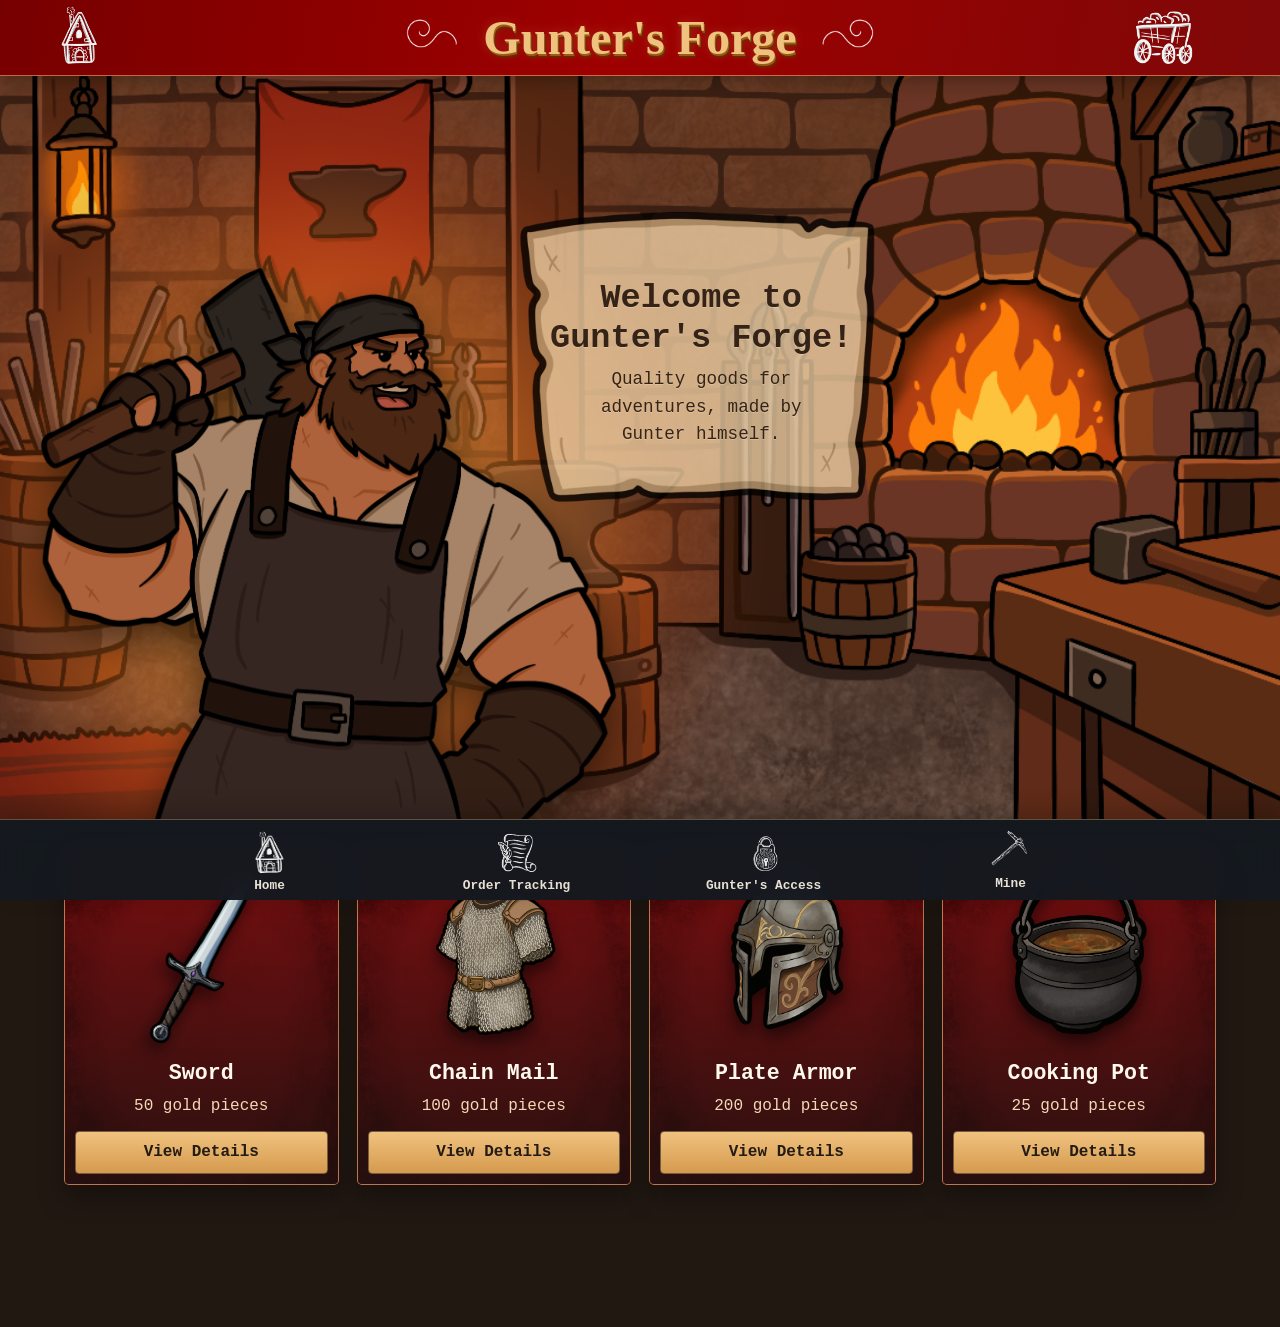
==== commit 1bb29b42: "Suprise game feature added" ====
--- a/index.html
+++ b/index.html
@@ -73,7 +73,8 @@
             <img src="assets/icons/guntersaccessicon.PNG" alt="Gunter's Access Logo" width="50">
             <span>Gunter's Access</span>
         </button>
-    </nav>
+            <button class="nav-icon-label" type="button" onclick="window.location.href='mine.html'" aria-label="Mine"><img class="nav-pickaxe-icon" src="assets/icons/PickaxIcon.PNG" alt=""><span>Mine</span></button>
+</nav>
     <script src="script.js"></script>
     <!-- Connects the JavaScript file -->
 </body>
--- a/style.css
+++ b/style.css
@@ -144,8 +144,7 @@
     margin-top: 24px;
 }
 /* makes the form labels bolded */
-.gunter-login-form label,
-.inventory-material label {
+.gunter-login-form label {
     font-weight: 700;
 }
 /* sets the main admin button styles */
@@ -203,7 +202,7 @@
 /* lays out each different inventory material */
 .inventory-material {
     display: grid;
-    grid-template-columns: minmax(0, 1fr) 120px;
+    grid-template-columns: minmax(0, 1fr);
     gap: 10px 20px;
     align-items: center;
     padding: 16px 0;
@@ -232,23 +231,19 @@
     height: 16px;
     accent-color: #e3ad66;
 }
-/* positions the inventory label */
-.inventory-material label {
-    grid-column: 1;
-    grid-row: 3;
-}
-/* positions the inventory input */
-.inventory-material input {
-    width: 100%;
-    grid-column: 2;
-    grid-row: 3;
-}
 /* highlights the low inventory warnings */
 .material-reorder-warning {
+    display: block;
     grid-column: 1 / -1;
     margin: 0;
     color: #ffbc80;
     font-weight: 700;
+}
+.material-reorder-warning:visited {
+    color: #ffbc80;
+}
+.material-reorder-warning:hover {
+    color: var(--forge-gold-light);
 }
 /* adds space above the recipes section */
 .inventory-recipes-section {
@@ -280,7 +275,7 @@
 @media (max-width: 520px) {
     .inventory-material {
 /* adjusts material columns for smaller screens */
-        grid-template-columns: minmax(0, 1fr) 92px;
+        grid-template-columns: minmax(0, 1fr);
         gap: 8px 12px;
     }
  /* stacks the inventory headings on small screens in columns */
@@ -292,6 +287,16 @@
 /* shows one recipe per row on smaller screens */
     .inventory-recipes {
         grid-template-columns: 1fr;
+    }
+}
+
+body > nav.store-nav button:last-child img.nav-pickaxe-icon {
+    transform: rotate(20deg) translateY(-2px) scale(0.9);
+}
+
+@media (max-width: 700px) {
+    body > nav.store-nav button:last-child img.nav-pickaxe-icon {
+        transform: rotate(20deg) translateY(-3px) scale(0.9);
     }
 }
 /* defines the site's colors */
@@ -920,7 +925,6 @@
 .checkout-total-completion input,
 .customer-tracking-form input,
 .gunter-login-form input,
-.inventory-material input,
 .order-status {
     border: 1px solid #75818b;
     border-radius: 4px;
@@ -931,7 +935,6 @@
 .checkout-total-completion input,
 .customer-tracking-form input,
 .gunter-login-form input,
-.inventory-material input,
 .order-status {
     min-height: 44px;
     padding: 9px 11px;
@@ -1101,7 +1104,7 @@
 /* arranges the bottom navigation bar */
 body > nav.store-nav {
     display: grid;
-    grid-template-columns: repeat(3, minmax(0, 1fr));
+    grid-template-columns: repeat(4, minmax(0, 1fr));
     align-items: stretch;
     gap: 8px;
     padding: 4px max(16px, calc((100% - 980px) / 2)) max(4px, env(safe-area-inset-bottom));
@@ -1137,6 +1140,11 @@
     color: #fff8ed;
     box-shadow: none;
 }
+body > nav.store-nav button[aria-current="page"] {
+    border-color: rgba(240, 194, 127, 0.55);
+    background: rgba(158, 0, 0, 0.22);
+    color: var(--forge-gold-light);
+}
 /* sizes images in the bottom navigation */
 body > nav.store-nav button img {
     width: 52px;
@@ -1179,6 +1187,23 @@
 .nav-icon-label span {
     line-height: 1.05;
 }
+.nav-pickaxe-icon {
+    display: block;
+    width: 42px;
+    height: 48px;
+    object-fit: contain;
+    object-position: center;
+    flex: 0 0 auto;
+}
+body > nav.store-nav button img.nav-pickaxe-icon {
+    width: 42px;
+    height: 48px;
+    margin: 0;
+    object-fit: contain;
+    transform: rotate(20deg);
+    transform-origin: center;
+    transform: rotate(20deg) translateY(-10px);
+}
 /* adjusts the layout for medium sized screens */
 @media (max-width: 900px) {
 /* shows two products per row */
@@ -1381,6 +1406,14 @@
     body > nav.store-nav button.nav-icon-label img {
         width: 44px;
         height: 44px;
+    }
+    .nav-pickaxe-icon {
+        width: 38px;
+        height: 42px;
+    }
+    body > nav.store-nav button img.nav-pickaxe-icon {
+        width: 38px;
+        height: 42px;
     }
 /* resizes the first and last nagivation icons on mobile */
     body > nav.store-nav button:first-child img,
@@ -1660,3 +1693,294 @@
     }
 
 }
+
+.gathering-main {
+    box-sizing: border-box;
+    width: min(760px, 100%);
+    margin: 0 auto;
+    padding: 20px 16px calc(var(--footer-height) + 78px);
+}
+
+.gathering-intro {
+    display: flex;
+    align-items: center;
+    gap: 16px;
+    margin: 0 auto 18px;
+    padding: 14px 18px;
+    border: 1px solid var(--forge-line);
+    border-radius: 8px;
+    background: rgba(32, 40, 50, 0.92);
+}
+
+.gathering-intro img {
+    width: 76px;
+    height: 88px;
+    flex: 0 0 auto;
+    object-fit: contain;
+    object-position: center bottom;
+}
+
+.gathering-intro h1 {
+    margin: 0 0 5px;
+    color: var(--forge-gold-light);
+    font-family: "Marker Felt", "Comic Sans MS", cursive;
+    text-align: left;
+}
+
+.gathering-intro p {
+    margin: 0;
+    color: var(--forge-muted);
+}
+
+.gathering-location-title {
+    margin: 20px 0 10px;
+    color: var(--forge-gold-light);
+    font-family: "Marker Felt", "Comic Sans MS", cursive;
+    text-align: center;
+}
+
+.gathering-board {
+    display: grid;
+    grid-template-columns: repeat(7, minmax(0, 1fr));
+    gap: clamp(3px, 1vw, 7px);
+    width: min(100%, 470px);
+    aspect-ratio: 1;
+    margin: 0 auto;
+    padding: clamp(6px, 1.6vw, 12px);
+    border: 2px solid #78512c;
+    border-radius: 10px;
+    background:
+        linear-gradient(rgba(41, 28, 20, 0.82), rgba(41, 28, 20, 0.9)),
+        url("assets/backgrounds/productcardback.PNG") center / cover;
+    box-shadow: inset 0 0 0 3px rgba(227, 173, 102, 0.16), 0 8px 20px rgba(0, 0, 0, 0.28);
+}
+
+.gathering-board[data-location="mine"] {
+    background:
+        linear-gradient(rgba(41, 28, 20, 0.72), rgba(41, 28, 20, 0.78)),
+        url("assets/backgrounds/minebackground.PNG") center / cover;
+}
+
+.gathering-board[data-location="forest"] {
+    background:
+        linear-gradient(rgba(24, 42, 25, 0.7), rgba(24, 42, 25, 0.78)),
+        url("assets/backgrounds/forestbackground.PNG") center / cover;
+}
+
+.gathering-board[data-location="town"] {
+    background:
+        linear-gradient(rgba(45, 33, 25, 0.7), rgba(45, 33, 25, 0.78)),
+        url("assets/backgrounds/Townbackground.PNG") center / cover;
+}
+
+.gathering-tile {
+    position: relative;
+    display: grid;
+    min-width: 0;
+    min-height: 0;
+    place-content: center;
+    gap: 1px;
+    padding: 1px;
+    border: 1px solid rgba(240, 194, 127, 0.52);
+    border-radius: 6px;
+    background: linear-gradient(145deg, #4a382b, #30251d);
+    color: #fff2dc;
+    box-shadow: inset 0 1px 2px rgba(255, 255, 255, 0.1), 0 2px 3px rgba(0, 0, 0, 0.28);
+    cursor: pointer;
+    font: inherit;
+    touch-action: manipulation;
+}
+
+.gathering-tile:hover {
+    border-color: var(--forge-gold-light);
+    background: linear-gradient(145deg, #62472f, #38291e);
+}
+
+.gathering-tile:focus-visible,
+.gathering-tile.is-selected {
+    outline: 3px solid var(--forge-gold-light);
+    outline-offset: 1px;
+    background: #694b2f;
+}
+
+.gathering-tile-icon {
+    display: block;
+    width: clamp(26px, 6vw, 55px);
+    height: clamp(26px, 6vw, 55px);
+    margin: 0 auto;
+    object-fit: contain;
+    font-size: clamp(1rem, 4.5vw, 1.8rem);
+    line-height: 1;
+    transform: translateY(2px);
+}
+
+.gathering-tile-icon-iron {
+    width: 90px;
+    height: auto;
+    transform: translateY(10px);
+}
+
+.gathering-tile-icon-jewels {
+    transform: translateY(-2px);
+}
+
+.gathering-tile-iron {
+    position: relative;
+}
+
+.gathering-tile-label {
+    position: absolute;
+    z-index: 1;
+    right: 2px;
+    bottom: 2px;
+    left: 2px;
+    overflow: hidden;
+    max-width: none;
+    color: #f3d6aa;
+    font-size: clamp(0.48rem, 1.8vw, 0.68rem);
+    font-weight: 700;
+    line-height: 1;
+    text-overflow: ellipsis;
+    border-radius: 2px;
+    background: rgba(48, 37, 29, 0.88);
+    text-align: center;
+}
+
+.gathering-tile-label-iron {
+    position: absolute;
+    z-index: 1;
+    right: 2px;
+    bottom: 2px;
+    left: 2px;
+    max-width: none;
+    border-radius: 2px;
+    background: rgba(48, 37, 29, 0.88);
+    text-align: center;
+}
+
+.gathering-inventory {
+    display: grid;
+    grid-template-columns: repeat(auto-fit, minmax(112px, 1fr));
+    gap: 8px;
+    margin: 18px 0 0;
+}
+
+.gathering-resource {
+    padding: 9px 10px;
+    border: 1px solid var(--forge-line);
+    border-radius: 6px;
+    background: rgba(32, 40, 50, 0.92);
+}
+
+.gathering-resource dt {
+    color: var(--forge-gold-light);
+    font-weight: 700;
+}
+
+.gathering-resource dd {
+    margin: 3px 0 0;
+    color: var(--forge-muted);
+    font-size: 0.9rem;
+    font-variant-numeric: tabular-nums;
+}
+
+.gathering-message {
+    min-height: 2.8em;
+    margin: 12px auto 0;
+    color: var(--forge-gold-light);
+    text-align: center;
+}
+
+.gathering-locations {
+    position: fixed;
+    z-index: 29;
+    right: 0;
+    bottom: var(--store-nav-height);
+    left: 0;
+    display: grid;
+    grid-template-columns: repeat(3, minmax(0, 1fr));
+    gap: 8px;
+    padding: 10px max(16px, calc((100% - 700px) / 2)) max(10px, env(safe-area-inset-bottom));
+    border-top: 1px solid rgba(240, 194, 127, 0.4);
+    background: rgba(20, 26, 32, 0.97);
+    box-shadow: 0 -8px 22px rgba(0, 0, 0, 0.24);
+    backdrop-filter: blur(12px);
+}
+
+.gathering-location {
+    min-height: 48px;
+    padding: 8px;
+    border: 1px solid var(--forge-line);
+    border-radius: 6px;
+    background-color: var(--forge-surface);
+    background-position: center;
+    background-size: cover;
+    color: #fff8ed;
+    font: inherit;
+    font-weight: 700;
+    cursor: pointer;
+}
+
+.gathering-location[aria-pressed="true"] {
+    border-color: var(--forge-gold);
+    background-color: #493523;
+    color: var(--forge-gold-light);
+}
+
+.gathering-location[data-location="mine"] {
+    background-image:
+        linear-gradient(rgba(41, 28, 20, 0.48), rgba(41, 28, 20, 0.68)),
+        url("assets/backgrounds/minebackground.PNG");
+}
+
+.gathering-location[data-location="forest"] {
+    background-image:
+        linear-gradient(rgba(24, 42, 25, 0.48), rgba(24, 42, 25, 0.68)),
+        url("assets/backgrounds/forestbackground.PNG");
+}
+
+.gathering-location[data-location="town"] {
+    background-image:
+        linear-gradient(rgba(45, 33, 25, 0.48), rgba(45, 33, 25, 0.68)),
+        url("assets/backgrounds/Townbackground.PNG");
+}
+
+.gathering-location:hover {
+    border-color: var(--forge-gold-light);
+}
+
+@media (max-width: 520px) {
+    .gathering-main {
+        padding: 14px 12px 20px;
+    }
+
+    .gathering-intro {
+        gap: 10px;
+        padding: 10px 12px;
+    }
+
+    .gathering-intro img {
+        width: 62px;
+        height: 76px;
+    }
+
+    .gathering-intro h1 {
+        font-size: 1.35rem;
+    }
+
+    .gathering-intro p {
+        font-size: 0.9rem;
+    }
+
+    .gathering-locations {
+        gap: 6px;
+        padding-right: 10px;
+        padding-left: 10px;
+    }
+
+    .gathering-location {
+        min-height: 46px;
+        padding: 6px 3px;
+        font-size: 0.9rem;
+    }
+}
